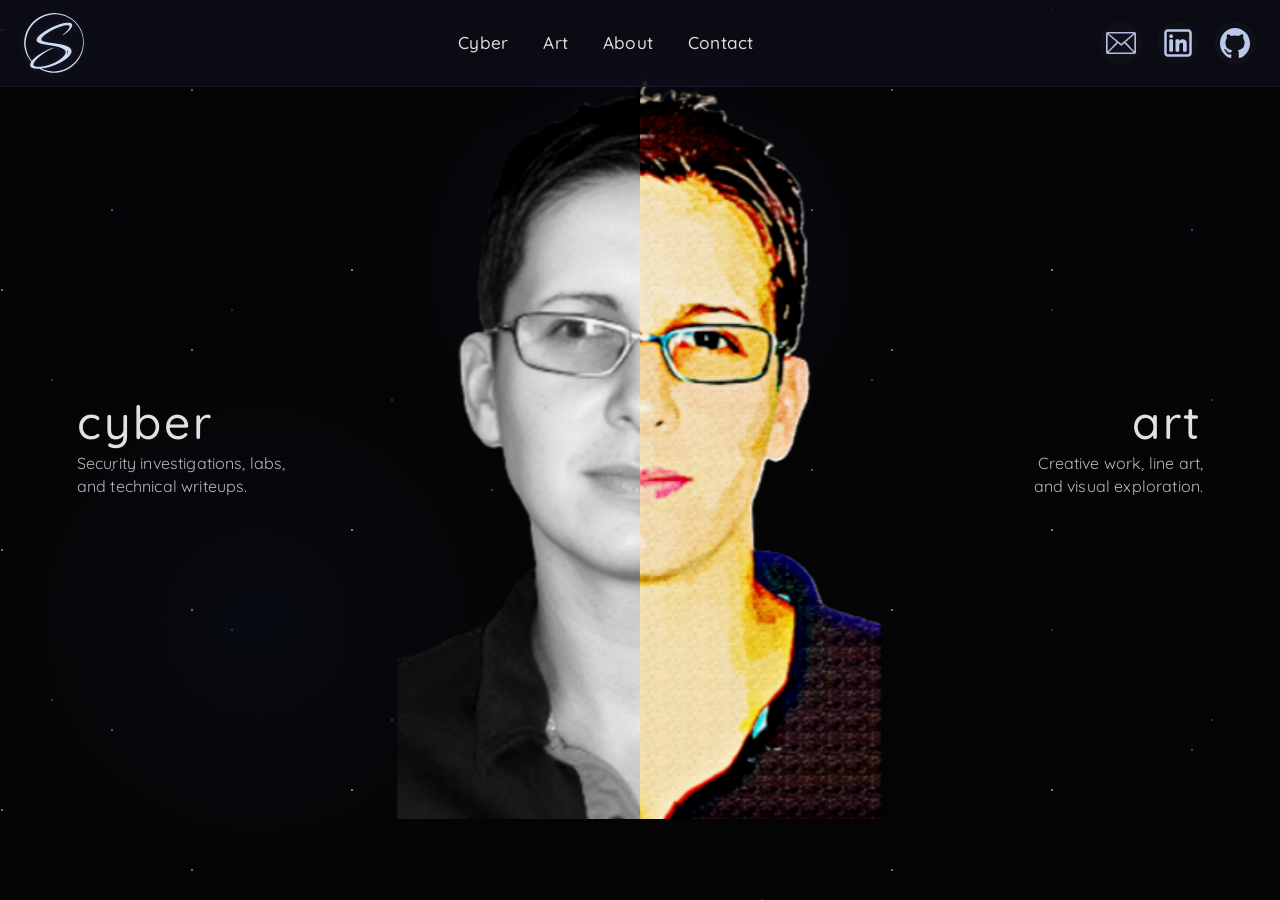
==== index.html @ 1b555109 "Update index.html" ====
<!DOCTYPE html>
<html lang="en">
<head>
  <meta charset="UTF-8" />
  <meta name="viewport" content="width=device-width, initial-scale=1.0" />
  <title>Shannon Smith</title>

  <link rel="preconnect" href="https://fonts.googleapis.com" />
  <link rel="preconnect" href="https://fonts.gstatic.com" crossorigin />
  <link href="https://fonts.googleapis.com/css2?family=Quicksand:wght@400;500;600&display=swap" rel="stylesheet" />
  <link rel="icon" href="images/nav-logo.svg" type="image/svg+xml">

  <link rel="stylesheet" href="style.css" />
  <script src="script.js" defer></script>

</head>
	
<body id="top" data-page="home">
  <!-- =========================
       LANDING PAGE BACKGROUND
  ========================= -->
  <div class="hero-bg" aria-hidden="true">
    <div class="stars stars-1"></div>
    <div class="stars stars-2"></div>
    <div class="shooting-star shooting-star-1"></div>
    <div class="shooting-star shooting-star-2"></div>
    <div class="shooting-star shooting-star-3"></div>
  </div>

  <!-- =========================
       GLOBAL NAVIGATION
  ========================= -->
  <nav class="nav" aria-label="Primary navigation">
  <div class="nav-inner">
    <a href="index.html" class="nav-brand" aria-label="Shannon Smith Home">
      <img src="images/nav-logo.svg" alt="Shannon Smith logo" class="nav-logo" />
    </a>

    <button
      class="nav-toggle"
      type="button"
      aria-label="Open menu"
      aria-expanded="false"
      aria-controls="mobile-menu"
    >
      <span></span>
      <span></span>
      <span></span>
    </button>

    <div class="nav-links">
      <a href="cyber.html">Cyber</a>
      <a href="art.html">Art</a>
      <a href="about.html">About</a>
      <a href="contact.html">Contact</a>
    </div>

    <div class="nav-social" aria-label="Contact links">
      <a href="mailto:shannon.a.smith1223@gmail.com" class="nav-social-link" aria-label="Email">
        <img src="images/icons/email.svg" alt="" />
      </a>
      <a href="https://www.linkedin.com/in/shannonasmith" target="_blank" rel="noopener noreferrer" class="nav-social-link" aria-label="LinkedIn">
        <img src="images/icons/linkedin.svg" alt="" />
      </a>
      <a href="https://github.com/shannonasmith" target="_blank" rel="noopener noreferrer" class="nav-social-link" aria-label="GitHub">
        <img src="images/icons/github.svg" alt="" />
      </a>
    </div>
  </div>

  <div class="mobile-menu" id="mobile-menu">
    <a href="cyber.html">Cyber</a>
    <a href="art.html">Art</a>
	<a href="about.html">About</a>
    <a href="contact.html">Contact</a>
  </div>
</nav>

  <!-- =========================
       LANDING HERO
  ========================= -->
  <main class="hero" id="hero">
    <div class="portrait-stack">
      <div class="effect-layer cyber-layer intro-ready">
        <img src="images/face-cyber.png" alt="Cyber portrait" class="portrait effect-image cyber-portrait" />
        <div class="glitch-rgb glitch-r"></div>
        <div class="glitch-rgb glitch-c"></div>
      </div>

      <div class="effect-layer creative-layer intro-ready">
        <img src="images/face-art.png" alt="Art portrait" class="portrait effect-image creative-portrait" />
      </div>
    </div>

	<section class="intro-copy" aria-label="Portfolio paths">
	  <a href="cyber.html" class="intro-side intro-left">
		<span class="intro-word">cyber</span>
		<span class="intro-sub">
		  Security investigations, labs, <br />
		  and technical writeups.
		</span>
	  </a>

	  <a href="art.html" class="intro-side intro-right">
		<span class="intro-word">art</span>
		<span class="intro-sub">
		  Creative work, line art, <br />
		  and visual exploration.
		</span>
	  </a>
    </section>
  </main>

</body>
</html>
---- style.css ----
/* =========================
   RESET + TOKENS
========================= */
* {
  margin: 0;
  padding: 0;
  box-sizing: border-box;
}

:root {
  --split: 50%;

  --bg-dark: #040404;
  --bg-dark-soft: #050507;
  --bg-nav-inner: rgba(5, 5, 12, 0.72);

  --text-main: #f6f4fb;
  --text-muted: rgba(246, 244, 251, 0.76);

  --accent: #8f59ff;
  --accent-2: #b38cff;
  --accent-glow: rgba(143, 89, 255, 0.34);
  --accent-soft: rgba(143, 89, 255, 0.12);
  --accent-border: rgba(143, 89, 255, 0.24);

  --panel: rgba(255, 255, 255, 0.03);
  --panel-border: rgba(143, 89, 255, 0.2);
  --card-border: rgba(103, 89, 255, 0.16);

  --max-width: 1120px;
  --radius: 14px;
  --radius-lg: 24px;
  --pill: 999px;
}

/* =========================
   BASE
========================= */
html {
  scroll-behavior: smooth;
}

body {
  background: var(--bg-dark);
  color: var(--text-main);
  font-family: "Quicksand", "Segoe UI", Arial, sans-serif;
  overflow-x: hidden;
  line-height: 1.5;
}

body.modal-open {
  overflow: hidden;
}

img {
  max-width: 100%;
  display: block;
}

a {
  color: inherit;
}

h1, h2, h3 {
  font-weight: 500;
}

/* =========================
   GLOBAL PAGE SAFETY
========================= */
html,
body {
  max-width: 100%;
  overflow-x: hidden;
}

body {
  position: relative;
}

/* =========================
   NAV LOGO IMAGE
========================= */
.nav-brand {
  display: flex;
  align-items: center;
  justify-content: flex-start;
  text-decoration: none;
}

.nav-logo {
  display: block;
  height: clamp(40px, 5vw, 60px);
  width: auto;
  max-width: none;
  opacity: 0.95;
  image-rendering: auto;
  filter: drop-shadow(0 0 4px rgba(120, 90, 255, 0.25));
  transition:
    transform 0.25s ease,
    filter 0.25s ease;
}

.nav-brand:hover .nav-logo,
.nav-brand:focus-visible .nav-logo {
  transform: scale(1.05);
  filter:
    drop-shadow(0 0 6px rgba(143, 89, 255, 0.6))
    drop-shadow(0 0 14px rgba(143, 89, 255, 0.35));
}

/* =========================
   PAGE TRANSITIONS
========================= */
.nav {
  transition:
    transform 0.68s cubic-bezier(0.22, 1, 0.36, 1),
    opacity 0.56s ease,
    background 0.3s ease,
    border-color 0.3s ease,
    box-shadow 0.3s ease;
}

.hero,
.page-header,
.section,
.intro-copy,
.about-enter-left,
.about-enter-right {
  transition:
    transform 0.92s cubic-bezier(0.22, 1, 0.36, 1),
    opacity 0.92s ease;
}

.nav {
  transform: translateY(-110%);
  opacity: 0;
}

body.page-ready .nav {
  transform: translateY(0);
  opacity: 1;
}

body.page-leaving .nav {
  transform: translateY(-110%);
  opacity: 0;
}

body.page-leaving .hero,
body.page-leaving .page-header,
body.page-leaving .section,
body.page-leaving .intro-copy {
  opacity: 0;
  transform: translateY(24px);
}

/* =========================
   GLOBAL NAVIGATION
========================= */
.nav {
  position: fixed;
  top: 0;
  left: 0;
  right: 0;
  width: 100%;
  z-index: 5000;

  background: rgba(18, 20, 34, 0.46);
  border-bottom: 1px solid rgba(143, 89, 255, 0.14);
  box-shadow: 0 10px 30px rgba(0, 0, 0, 0.16);
  backdrop-filter: blur(16px);
  -webkit-backdrop-filter: blur(16px);

  transform: translateY(-110%);
  opacity: 0;

  transition:
    transform 0.5s cubic-bezier(0.22, 1, 0.36, 1),
    opacity 0.38s ease,
    background 0.25s ease,
    border-color 0.25s ease,
    box-shadow 0.25s ease;
}

body.page-ready .nav,
body.nav-visible .nav {
  transform: translateY(0);
  opacity: 1;
}

body.nav-hidden .nav,
body.page-leaving .nav {
  transform: translateY(-110%);
  opacity: 0;
}

.nav-inner {
  position: relative;
  width: min(1280px, calc(100% - 48px));
  margin: 0 auto;
  min-height: 86px;
  display: grid;
  grid-template-columns: 88px 1fr auto;
  align-items: center;
  gap: 1.75rem;
}

.nav-links {
  display: flex;
  justify-content: center;
  align-items: center;
  gap: 2.2rem;
}

.nav-links a {
  text-decoration: none;
  color: rgba(255, 255, 255, 0.86);
  font-weight: 500;
  font-size: 1.08rem;
  letter-spacing: 0.01em;
  transition: color 0.2s ease, text-shadow 0.2s ease, transform 0.2s ease;
}

.nav-links a:hover,
.nav-links a.active {
  color: var(--accent);
  text-shadow:
    0 0 6px rgba(143, 89, 255, 0.6),
    0 0 14px rgba(143, 89, 255, 0.35);
  transform: translateY(-1px);
}

/* =========================
   NAV SOCIAL LINKS
========================= */
.nav-social {
  display: flex;
  align-items: center;
  justify-content: flex-end;
  gap: 0.95rem;
}

.nav-social-link {
  width: 42px;
  height: 42px;
  display: inline-flex;
  align-items: center;
  justify-content: center;
  border-radius: 999px;
  text-decoration: none;
  background: rgba(255, 255, 255, 0.018);
  transition: transform 0.2s ease, border-color 0.2s ease, background 0.2s ease, box-shadow 0.2s ease;
}

.nav-social-link img {
  width: 30px;
  height: 30px;
  object-fit: contain;
  display: block;
  opacity: 0.92;
}

.nav-social-link:hover {
  transform: translateY(-2px);
  background: rgba(143, 89, 255, 0.1);
  border-color: rgba(179, 140, 255, 0.62);
  box-shadow: 0 0 16px rgba(143, 89, 255, 0.14);
}

.nav-social-link:hover img {
  opacity: 1;
}

/* =========================
   MOBILE NAV TOGGLE
========================= */
.nav-toggle {
  display: none;
  appearance: none;
  border: 0;
  background: transparent;
  padding: 0;
  width: 44px;
  height: 44px;
  cursor: pointer;
  align-items: center;
  justify-content: center;
  position: relative;
  z-index: 120;
}

.nav-toggle span {
  position: absolute;
  width: 30px;
  height: 2px;
  border-radius: 999px;
  background: rgba(255, 255, 255, 0.92);
  box-shadow: 0 0 10px rgba(143, 89, 255, 0.22);
  transition: transform 0.25s ease, opacity 0.2s ease, top 0.25s ease;
}

.nav-toggle span:nth-child(1) {
  top: 12px;
}

.nav-toggle span:nth-child(2) {
  top: 21px;
}

.nav-toggle span:nth-child(3) {
  top: 30px;
}

body.menu-open .nav-toggle span:nth-child(1) {
  top: 21px;
  transform: rotate(45deg);
}

body.menu-open .nav-toggle span:nth-child(2) {
  opacity: 0;
}

body.menu-open .nav-toggle span:nth-child(3) {
  top: 21px;
  transform: rotate(-45deg);
}

.mobile-menu {
  display: none;
}

/* =========================
   LANDING PAGE NAV TONE
========================= */
body[data-page="home"] .nav {
  background: rgba(16, 18, 30, 0.58);
  border-bottom: 0.5px solid rgba(143, 89, 255, 0.12);
}

/* =========================
   INNER PAGE NAV TONE
========================= */
body[data-page="cyber"] .nav,
body[data-page="art"] .nav,
body[data-page="about"] .nav {
  background: rgba(18, 20, 34, 0.58);
  border-bottom: 0.5px solid rgba(143, 89, 255, 0.14);
}

/* =========================
   ANIMATED NIGHT SKY
========================= */
.hero-bg,
.page-bg {
  position: fixed;
  inset: 0;
  z-index: -1;
  background:
    radial-gradient(circle at 50% 30%, rgba(143, 89, 255, 0.08), transparent 26%),
    radial-gradient(circle at 20% 70%, rgba(80, 120, 255, 0.05), transparent 24%),
    linear-gradient(180deg, #050507 0%, #040404 100%);
  overflow: hidden;
  pointer-events: none;
}

.stars {
  position: absolute;
  inset: -10%;
  background-repeat: repeat;
  opacity: 0.6;
  animation: driftStars linear infinite;
}

.stars-1 {
  background-image:
    radial-gradient(2px 2px at 40px 60px, rgba(255, 255, 255, 0.9) 50%, transparent 51%),
    radial-gradient(1.5px 1.5px at 130px 120px, rgba(255, 255, 255, 0.75) 50%, transparent 51%),
    radial-gradient(2px 2px at 240px 40px, rgba(179, 140, 255, 0.9) 50%, transparent 51%),
    radial-gradient(1.5px 1.5px at 320px 180px, rgba(255, 255, 255, 0.7) 50%, transparent 51%),
    radial-gradient(2px 2px at 480px 100px, rgba(255, 255, 255, 0.8) 50%, transparent 51%),
    radial-gradient(1.5px 1.5px at 620px 60px, rgba(143, 89, 255, 0.85) 50%, transparent 51%);
  background-size: 700px 260px;
  animation-duration: 90s;
}

.stars-2 {
  background-image:
    radial-gradient(1.5px 1.5px at 70px 30px, rgba(255, 255, 255, 0.5) 50%, transparent 51%),
    radial-gradient(1.5px 1.5px at 180px 150px, rgba(255, 255, 255, 0.55) 50%, transparent 51%),
    radial-gradient(2px 2px at 360px 80px, rgba(179, 140, 255, 0.6) 50%, transparent 51%),
    radial-gradient(1.5px 1.5px at 520px 170px, rgba(255, 255, 255, 0.45) 50%, transparent 51%),
    radial-gradient(1.5px 1.5px at 760px 60px, rgba(255, 255, 255, 0.45) 50%, transparent 51%);
  background-size: 820px 320px;
  animation-duration: 130s;
  opacity: 0.4;
}

.shooting-star {
  position: absolute;
  width: 180px;
  height: 2px;
  background: linear-gradient(90deg, rgba(255,255,255,0), rgba(255,255,255,0.9), rgba(143,89,255,0));
  border-radius: 999px;
  filter: blur(0.3px);
  opacity: 0;
  transform: rotate(-18deg);
  box-shadow: 0 0 16px rgba(255,255,255,0.3);
}

.shooting-star-1 {
  top: 18%;
  left: 62%;
  animation: shoot 9s linear infinite;
}

.shooting-star-2 {
  top: 28%;
  left: 18%;
  animation: shoot 12s linear infinite 4s;
}

.shooting-star-3 {
  top: 12%;
  left: 75%;
  animation: shoot 14s linear infinite 7s;
}

@keyframes driftStars {
  from {
    transform: translate3d(0, 0, 0);
  }
  to {
    transform: translate3d(-120px, 40px, 0);
  }
}

@keyframes shoot {
  0%, 86% {
    opacity: 0;
    transform: translate3d(0, 0, 0) rotate(-18deg);
  }
  88% {
    opacity: 1;
  }
  100% {
    opacity: 0;
    transform: translate3d(-260px, 110px, 0) rotate(-18deg);
  }
}

/* =========================
   LANDING HERO
========================= */
.hero {
  position: relative;
  width: 100vw;
  min-height: 100vh;
  padding-top: 78px;
  overflow: hidden;
}

.portrait-stack {
  position: absolute;
  inset: 0;
  overflow: hidden;
  z-index: 10;
}

.effect-layer {
  position: absolute;
  inset: 0;
  overflow: hidden;
  pointer-events: none;
}

.portrait {
  position: absolute;
  left: 50%;
  top: 50%;
  width: min(40vw, 520px);
  max-height: 82vh;
  object-fit: contain;
  object-position: center;
  transform: translate(-50%, -50%);
  user-select: none;
  pointer-events: none;
}

.effect-image {
  z-index: 2;
}

.cyber-layer {
  z-index: 3;
  clip-path: inset(0 calc(100% - var(--split)) 0 0);
}

.creative-layer {
  z-index: 4;
  clip-path: inset(0 0 0 var(--split));
}

.cyber-layer .effect-image {
  width: min(40vw, 520px);
  filter: grayscale(0.4) contrast(1.1) saturate(0.85) brightness(0.95);
}

.creative-layer .effect-image {
  width: min(40vw, 520px);
  filter: grayscale(0) contrast(1.04) saturate(1.05) brightness(1.02);
}

.glitch-rgb {
  position: absolute;
  inset: 0;
  pointer-events: none;
  mix-blend-mode: screen;
}

.glitch-r {
  transform: translateX(5px);
  filter: brightness(0.96) saturate(1.06) hue-rotate(300deg);
  opacity: 0.55;
}

.glitch-c {
  transform: translateX(-5px);
  filter: brightness(0.96) saturate(1.06) hue-rotate(170deg);
  opacity: 0.55;
}

.divider,
.hero-text,
.hero-nav,
.glitch-scan,
.creative-color,
.creative-grain {
  display: none;
}

/* =========================
   HOME HERO / INTRO
========================= */
.intro-copy {
  position: absolute;
  inset: 0;
  z-index: 30;
  display: flex;
  align-items: center;
  justify-content: space-between;
  padding: 0 6vw;
  pointer-events: none;
}

.intro-side {
  pointer-events: auto;
  display: flex;
  flex-direction: column;
  gap: 0.45rem;
  max-width: 320px;
  text-decoration: none;
  transition: opacity 0.25s ease, transform 0.25s ease;
}

.intro-word {
  pointer-events: auto;
  text-decoration: none;
  color: rgba(255, 255, 255, 0.92);
  font-size: clamp(2.1rem, 3.6vw, 3.35rem);
  font-weight: 500;
  letter-spacing: 0.06em;
  line-height: 0.95;
  opacity: 0.96;
  cursor: pointer;
  transition:
    transform 0.28s ease,
    color 0.25s ease,
    text-shadow 0.25s ease,
    opacity 0.25s ease,
    filter 0.25s ease;
}

.intro-sub {
  color: rgba(246, 244, 251, 0.78);
  font-size: 1rem;
  line-height: 1.45;
  letter-spacing: 0.01em;
  white-space: normal;
  opacity: 0.96;
  transition: color 0.25s ease, opacity 0.25s ease;
}

.intro-left {
  transform: translateX(-48px);
}

.intro-right {
  transform: translateX(48px);
  text-align: right;
}

body.page-ready.intro-start .intro-left,
body.page-ready.intro-start .intro-right {
  transform: translateX(0);
}

.intro-copy .intro-side:hover .intro-word,
.intro-copy .intro-side:active .intro-word {
  color: var(--accent);
  filter: brightness(1.12);
  text-shadow:
    0 0 6px rgba(143, 89, 255, 0.6),
    0 0 14px rgba(143, 89, 255, 0.35);
}

.intro-copy .intro-side:hover .intro-sub,
.intro-copy .intro-side:active .intro-sub {
  color: rgba(246, 244, 251, 0.94);
}

.intro-copy:hover .intro-side:not(:hover) {
  opacity: 0.42;
  transform: translateY(3px);
}

/* =========================
   INTRO PORTRAIT MOTION
========================= */
.cyber-portrait,
.creative-portrait {
  transition:
    transform 1.50s cubic-bezier(0.22, 1, 0.36, 1),
    opacity 0.50s ease;
  will-change: transform, opacity;
}

.cyber-portrait {
  transform: translate(-180%, -50%);
}

.creative-portrait {
  transform: translate(80%, -50%);
}

.intro-ready {
  opacity: 1;
}

body.page-ready.intro-start .cyber-portrait,
body.page-ready.intro-start .creative-portrait {
  transform: translate(-50%, -50%);
}

/* =========================
   INNER PAGE LAYOUT
========================= */
.page-header {
  padding: 140px 20px 56px;
  text-align: center;
  max-width: 860px;
  margin: 0 auto;
}

.page-header h1 {
  font-size: clamp(2.8rem, 5vw, 4.4rem);
  line-height: 1.02;
  letter-spacing: -0.03em;
  margin-bottom: 0.9rem;
  font-weight: 700;
}

.page-header p {
  color: var(--text-muted);
  font-size: 1.08rem;
  font-weight: 500;
  line-height: 1.6;
}

.section {
  position: relative;
  max-width: var(--max-width);
  margin: 0 auto;
  padding: 44px 20px;
}

.section-heading {
  margin-bottom: 1.2rem;
}

.section-kicker {
  color: var(--accent-2);
  text-transform: uppercase;
  letter-spacing: 0.14em;
  font-size: 0.78rem;
  font-weight: 700;
  margin-bottom: 0.7rem;
}

.section h2 {
  font-size: clamp(2rem, 2.8vw, 3rem);
  line-height: 1.06;
  letter-spacing: -0.02em;
  margin-bottom: 0.7rem;
  font-weight: 700;
}

.section-intro {
  color: var(--text-muted);
  max-width: 640px;
  margin: 0 auto;
}

.compact-hero {
  max-width: 920px;
  padding-bottom: 18px;
}

.compact-hero p:last-child {
  max-width: 760px;
  margin: 0 auto;
}

.compact-center {
  text-align: center;
}

.filter-heading-wrap {
  margin-bottom: 1.6rem;
}

/* =========================
   SHARED COMPONENTS
========================= */
.btn-theme,
.btn-theme-outline {
  display: inline-flex;
  align-items: center;
  justify-content: center;
  gap: 0.45rem;
  min-width: 150px;
  padding: 0.8rem 1.35rem;
  border-radius: 999px;
  font-weight: 700;
  text-decoration: none;
  transition: transform 0.2s ease, box-shadow 0.2s ease, background 0.2s ease, border-color 0.2s ease;
}

.btn-theme {
  background: var(--accent);
  color: #fff;
  border: 1px solid var(--accent);
}

.btn-theme:hover {
  transform: translateY(-2px);
  box-shadow: 0 0 18px var(--accent-glow);
}

.btn-theme-outline {
  background: transparent;
  color: var(--text-main);
  border: 1px solid var(--accent-border);
}

.btn-theme-outline:hover {
  transform: translateY(-2px);
  border-color: var(--accent);
  box-shadow: 0 0 18px rgba(143, 89, 255, 0.14);
}

/* =========================
   PROJECT FILTERS
========================= */
.project-filter-section {
  padding-top: 4px;
  padding-bottom: 10px;
  display: flex;
  flex-direction: column;
  align-items: center;
}

.project-filter-section .section-heading {
  width: 100%;
  text-align: center;
}

.filter-pills {
  display: flex;
  flex-wrap: wrap;
  justify-content: center;
  align-items: center;
  gap: 0.9rem;
  width: 100%;
  max-width: 980px;
  margin: 0 auto;
}

/* =========================
   FILTER BUTTONS (UNIFIED STYLE)
========================= */
.filter-pill {
  padding: 0.45rem 1rem;

  border-radius: 12px;

  font-size: 0.92rem;
  font-weight: 500;
  letter-spacing: 0.01em;

  color: rgba(255, 255, 255, 0.88);

  background: rgba(255, 255, 255, 0.015);
  border: 1px solid rgba(143, 89, 255, 0.45);

  cursor: pointer;

  transition:
    transform 0.18s ease,
    border-color 0.2s ease,
    background 0.2s ease,
    box-shadow 0.2s ease,
    color 0.2s ease;
}

/* HOVER */
.filter-pill:hover {
  transform: translateY(-1px);

  border-color: rgba(143, 89, 255, 0.7);
  background: rgba(143, 89, 255, 0.06);

  box-shadow: 0 0 12px rgba(143, 89, 255, 0.1);
  color: #ffffff;
}

/* ACTIVE */
.filter-pill.active {
  color: #ffffff;

  background: rgba(143, 89, 255, 0.1);
  border-color: rgba(143, 89, 255, 0.8);

  box-shadow: 0 0 14px rgba(143, 89, 255, 0.16);
}


/* =========================
   PROJECT CARDS GRID
========================= */
.projects-grid-section {
  padding-top: 26px;
}

.simple-grid {
  display: grid;
  grid-template-columns: repeat(3, minmax(0, 1fr));
  gap: 2rem;
}

.project-card-simple {
  overflow: hidden;
  border-radius: var(--radius-lg);
  background: linear-gradient(180deg, rgba(12, 14, 28, 0.96) 0%, rgba(9, 10, 20, 0.96) 100%);
  border: 1px solid var(--card-border);
  box-shadow:
    0 0 0 1px rgba(255, 255, 255, 0.02) inset,
    0 18px 40px rgba(0, 0, 0, 0.24);
  transition: transform 0.28s ease, border-color 0.28s ease, box-shadow 0.28s ease, opacity 0.2s ease;
}

.project-card-simple:hover {
  transform: translateY(-8px);
  border-color: rgba(143, 89, 255, 0.42);
  box-shadow:
    0 0 28px rgba(143, 89, 255, 0.14),
    0 24px 48px rgba(0, 0, 0, 0.28);
}

.project-card-simple.is-hidden {
  display: none;
}

.project-card-simple-image {
  padding: 1rem 1rem 0;
}

.project-card-simple-image img {
  width: 100%;
  aspect-ratio: 16 / 9;
  object-fit: cover;
  border-radius: 18px;
  border: 1px solid var(--card-border);
  background: #050505;
}

.project-card-simple-body {
  padding: 1.2rem 1.35rem 1.45rem;
}

.project-card-simple-kicker {
  color: var(--accent-2);
  font-size: 0.9rem;
  font-weight: 700;
  text-transform: uppercase;
  letter-spacing: 0.08em;
  margin-bottom: 0.75rem;
}

.project-card-simple h3 {
  font-size: clamp(1.3rem, 1.8vw, 1.85rem);
  line-height: 1.1;
  margin-bottom: 0.8rem;
}

.project-card-simple p:last-of-type {
  color: var(--text-muted);
  font-size: 0.98rem;
  line-height: 1.6;
  margin-bottom: 1rem;
}

.project-link {
  display: inline-block;
  color: var(--accent-2);
  font-weight: 700;
  text-decoration: none;
  transition: transform 0.2s ease, color 0.2s ease;
}

.project-link:hover {
  color: #fff;
  transform: translateX(2px);
}

/* =========================
   CYBER SKILLS GRID
========================= */
.skills-grid-section {
  padding-top: 28px;
}

.skills-logo-grid {
  display: grid;
  grid-template-columns: repeat(4, minmax(0, 1fr));
  gap: 1.25rem;
}

.skill-grid-item {
  display: flex;
  flex-direction: column;
  align-items: center;
  justify-content: center;
  gap: 0.85rem;
  padding: 1.35rem 1rem;
  border-radius: 20px;
  background: rgba(255, 255, 255, 0.02);
  border: 1px solid rgba(103, 89, 255, 0.12);
  transition: transform 0.25s ease, border-color 0.25s ease, box-shadow 0.25s ease;
  /* make skill cards behave like cards, not links */
  cursor: pointer;
  text-decoration: none;
  color: inherit;
}

.skill-grid-item:hover {
  transform: translateY(-6px);
  border-color: rgba(143, 89, 255, 0.3);
  box-shadow: 0 0 18px rgba(143, 89, 255, 0.1);
}

.skill-grid-item:hover span {
  color: #ffffff;
}

.skill-grid-item:active {
  transform: translateY(-2px);
}


.skill-grid-item:focus-visible {
  outline: 2px solid rgba(143, 89, 255, 0.6);
  outline-offset: 4px;
}

/* =========================
   SKILL LOGO ICONS
========================= */
.skill-logo {
  display: flex;
  align-items: center;
  justify-content: center;
  width: auto;
  height: auto;
  border: none;
  background: transparent;
  box-shadow: none;
  border-radius: 0;
  padding: 0;
}

.skill-logo img {
  width: 70px; 
  height: 70px;
  object-fit: contain;
  display: block;

  /* keeps them crisp + slightly more premium */
  image-rendering: -webkit-optimize-contrast;
}

.skill-grid-item:hover .skill-logo img {
  transform: scale(1.06);
  filter: drop-shadow(0 0 10px rgba(143, 89, 255, 0.16));
  transition: transform 0.25s ease, filter 0.25s ease;
}

.skill-grid-item span {
  font-size: 0.98rem;
  font-weight: 600;
  color: var(--text-main);
  text-align: center;
}

/* =========================
   CERT BADGES MARQUEE
========================= */
.cert-verify-section {
  padding-top: 32px;
}

.cert-verify-copy {
  color: var(--text-muted);
  max-width: 620px;
  margin: 0.4rem auto 0;
}

.badges-marquee {
  position: relative;
  overflow: hidden;
  width: 100%;
  margin-top: 1.8rem;
  mask-image: linear-gradient(to right, transparent, white 8%, white 92%, transparent);
  -webkit-mask-image: linear-gradient(to right, transparent, white 8%, white 92%, transparent);
}

.badges-track {
  display: flex;
  align-items: center;
  gap: 2rem;
  width: max-content;
  animation: badgesScroll 32s linear infinite;
}

.badges-marquee:hover .badges-track {
  animation-play-state: paused;
}

.badge-logo-item {
  display: flex;
  flex-direction: column;
  align-items: center;
  justify-content: center;
  min-width: 130px;
  gap: 0.8rem;
  text-decoration: none;
  padding: 18px 20px;
  border-radius: 14px;
  transition: transform 0.25s ease, box-shadow 0.25s ease;
}

.badge-logo-item:hover {
  transform: translateY(-4px) scale(1.04);
  box-shadow:
    0 0 0 1px rgba(103, 89, 255, 0.25),
    0 8px 28px rgba(103, 89, 255, 0.18);
}

.badge-logo-item img {
  width: auto;
  height: 90px;
  object-fit: contain;
  filter: brightness(0.95) contrast(1.05);
  transition: transform 0.25s ease, filter 0.25s ease;
}

.badge-logo-item:hover img {
  transform: scale(1.04);
  filter: brightness(1.1) contrast(1.1);
  filter: drop-shadow(0 0 10px rgba(143, 89, 255, 0.18));
}

.badge-logo-item span {
  font-size: 0.9rem;
  font-weight: 600;
  color: var(--text-main);
  text-align: center;
}

.badge-logo-track {
  gap: 2rem;
}
@keyframes badgesScroll {
  from {
    transform: translateX(0);
  }
  to {
    transform: translateX(-50%);
  }
}

.cert-profile-link {
  margin-top: 2rem;
  text-align: center;
}

/* =========================
   CERT MODAL
========================= */
.cert-modal {
  position: fixed;
  inset: 0;
  z-index: 1100;
  display: none;
}

.cert-modal.is-open {
  display: block;
}

.cert-modal-backdrop {
  position: absolute;
  inset: 0;
  background: rgba(4, 4, 8, 0.78);
  backdrop-filter: blur(8px);
  -webkit-backdrop-filter: blur(8px);
}

.cert-modal-content {
  position: relative;
  z-index: 2;
  width: min(92vw, 560px);
  margin: 12vh auto 0;
  padding: 1.75rem 1.5rem;
  border-radius: 24px;
  background: linear-gradient(180deg, rgba(14, 16, 30, 0.98) 0%, rgba(8, 9, 18, 0.98) 100%);
  border: 1px solid rgba(143, 89, 255, 0.24);
  box-shadow:
    0 0 30px rgba(143, 89, 255, 0.12),
    0 24px 60px rgba(0, 0, 0, 0.42);
  text-align: center;
}

.cert-modal-close {
  position: absolute;
  top: 0.8rem;
  right: 0.95rem;
  border: none;
  background: transparent;
  color: var(--text-main);
  font-size: 2rem;
  line-height: 1;
  cursor: pointer;
}

.cert-modal-content img {
  width: 110px;
  height: 110px;
  object-fit: contain;
  margin: 0 auto 1rem;
}

.cert-modal-content h3 {
  font-size: 1.4rem;
  margin-bottom: 0.75rem;
}

.cert-modal-content p {
  color: var(--text-muted);
  margin-bottom: 1.25rem;
}

.cert-modal-actions {
  display: flex;
  justify-content: center;
  gap: 0.9rem;
  flex-wrap: wrap;
}

/* =========================
   RESPONSIVE
========================= */
@media (max-width: 1200px) {
  .intro-copy {
    padding: 0 8vw;
  }

  .portrait,
  .cyber-layer .effect-image,
  .creative-layer .effect-image {
    width: min(46vw, 500px);
  }
}

@media (max-width: 1050px) {
  .simple-grid {
    grid-template-columns: repeat(2, minmax(0, 1fr));
  }
}

@media (max-width: 900px) {
  .nav-inner {
    gap: 1rem;
  }

  .nav-links {
    gap: 1.25rem;
  }

  .intro-copy {
    padding: 0 6vw;
  }

  .intro-word {
    font-size: clamp(1.8rem, 5vw, 2.6rem);
  }

  .portrait,
  .cyber-layer .effect-image,
  .creative-layer .effect-image {
    width: min(56vw, 460px);
  }

  .skills-logo-grid {
    grid-template-columns: repeat(3, minmax(0, 1fr));
  }
}

@media (max-width: 700px) {
  .nav {
    padding-top: 0.45rem;
  }

  .nav-inner {
    position: relative;
    width: min(calc(100% - 20px), 1280px);
    margin: 0 auto;
    min-height: 76px;
    display: flex;
    align-items: center;
    justify-content: space-between;
    gap: 1rem;
    padding: 0.55rem 0;
    box-sizing: border-box;
  }

  .nav-brand {
    justify-content: flex-start;
  }

  .nav-logo {
    width: 54px;
    height: 54px;
  }

  .nav-toggle {
    display: inline-flex;
  }

  .nav-links,
  .nav-social {
    display: none;
  }

  .mobile-menu {
    position: absolute;
    top: calc(100% + 6px);
    left: 50%;
    z-index: 6000;
    display: flex;
    flex-direction: column;
    gap: 0.2rem;
    width: calc(100% - 20px);
    margin: 0;
    padding: 0.65rem;
    border-radius: 18px;
    background:
      linear-gradient(180deg, rgba(8, 10, 22, 0.985) 0%, rgba(10, 10, 20, 0.975) 100%);
    border: 1px solid rgba(143, 89, 255, 0.18);
    box-shadow:
      0 12px 40px rgba(0, 0, 0, 0.45),
      0 0 22px rgba(143, 89, 255, 0.14);
    opacity: 0;
    visibility: hidden;
    pointer-events: none;
    transform: translate(-50%, -8px);
    transition:
      opacity 0.22s ease,
      transform 0.22s ease,
      visibility 0.22s ease;
  }

body.menu-open .mobile-menu {
  opacity: 1;
  visibility: visible;
  pointer-events: auto;
  transform: translate(-50%, 0);
}

  .mobile-menu a {
    color: rgba(255, 255, 255, 0.88);
    text-decoration: none;
    font-size: 1rem;
    font-weight: 500;
    letter-spacing: 0.03em;
    padding: 0.8rem 0.9rem;
    border-radius: 12px;
    transition:
      color 0.22s ease,
      background 0.22s ease,
      box-shadow 0.22s ease,
      transform 0.22s ease;
  }

  .mobile-menu a:hover,
  .mobile-menu a:focus-visible {
    color: var(--accent-2);
    background: rgba(143, 89, 255, 0.08);
    box-shadow: 0 0 16px rgba(143, 89, 255, 0.14);
    transform: translateX(2px);
    outline: none;
  }

  .hero {
    min-height: 100svh;
    padding-top: 96px;
    display: flex;
    align-items: center;
    justify-content: center;
  }

  .portrait-stack {
    width: 100%;
    height: 100%;
    display: flex;
    align-items: center;
    justify-content: center;
  }

  .portrait,
  .cyber-layer .effect-image,
  .creative-layer .effect-image {
    width: min(72vw, 320px);
    max-height: 52vh;
    object-fit: contain;
  }

  .intro-copy {
    inset: auto 0 2.3rem 0;
    display: flex;
    align-items: flex-end;
    justify-content: space-between;
    gap: 0.85rem;
    padding: 0 0.95rem;
    pointer-events: auto;
  }

  .intro-side,
  .intro-left,
  .intro-right {
    max-width: 43%;
  }

  .intro-word {
    font-size: clamp(1.15rem, 5.2vw, 1.45rem);
    line-height: 1;
    letter-spacing: 0.04em;
  }

  .intro-sub {
    font-size: 0.68rem;
    line-height: 1.3;
  }

  .cyber-portrait {
    transform: translate(-210%, -50%);
  }

  .creative-portrait {
    transform: translate(110%, -50%);
  }

  body.page-ready.intro-start .cyber-portrait,
  body.page-ready.intro-start .creative-portrait {
    transform: translate(-50%, -50%);
  }

  .page-header {
    padding-top: 148px;
  }

  .simple-grid {
    grid-template-columns: 1fr;
    gap: 1.4rem;
  }

  .skills-logo-grid {
    grid-template-columns: repeat(2, minmax(0, 1fr));
    gap: 1rem;
  }

  .skill-grid-item {
    padding: 1.1rem 0.8rem;
  }

  .skill-logo {
    width: 62px;
    height: 62px;
    font-size: 0.95rem;
  }

  .skill-grid-item span {
    font-size: 0.88rem;
  }

  .badges-track {
    gap: 1.4rem;
  }

  .badge-logo-item {
    min-width: 100px;
  }

  .badge-logo-item img {
    width: 64px;
    height: 64px;
  }

  .badge-logo-item span {
    font-size: 0.82rem;
  }

  .cert-modal-content {
    padding: 1.5rem 1rem;
    margin-top: 10vh;
  }
}

@media (max-width: 520px) {
  .nav-inner {
    width: min(calc(100% - 16px), 1280px);
    min-height: 72px;
    padding: 0.45rem 0;
    box-sizing: border-box;
  }

  .nav-logo {
    width: 50px;
    height: 50px;
  }

  .mobile-menu {
    width: calc(100% - 16px);
    padding: 0.55rem;
  }

  .mobile-menu a {
    font-size: 0.95rem;
    padding: 0.72rem 0.8rem;
  }

  .hero {
    min-height: 100svh;
    padding-top: 88px;
  }

  .portrait,
  .cyber-layer .effect-image,
  .creative-layer .effect-image {
    width: min(68vw, 270px);
    max-height: 48vh;
  }

  .intro-copy {
    bottom: 2.4rem;
    padding: 0 0.72rem;
    gap: 0.6rem;
  }

  .intro-side,
  .intro-left,
  .intro-right {
    max-width: 44%;
  }

  .intro-word {
    font-size: clamp(1.08rem, 5.2vw, 1.28rem);
  }

  .intro-sub {
    font-size: 0.66rem;
    line-height: 1.28;
  }
}

@media (max-width: 1050px) {
  .about-highlights-grid {
    grid-template-columns: repeat(2, minmax(0, 1fr));
  }

  .timeline-grid,
  .toolkit-grid {
    grid-template-columns: 1fr;
  }
}

@media (max-width: 700px) {
  .about-highlights-grid {
    grid-template-columns: 1fr;
  }

  .about-intro-card,
  .contact-card,
  .timeline-card,
  .toolkit-card,
  .about-highlight-card {
    padding: 1.25rem 1rem;
  }
}

@media (max-width: 768px) {
  .badge-logo-item img {
    height: 58px;
  }
}

/* =========================
   ABOUT PAGE COMPONENTS
========================= */
.about-intro-card {
  max-width: 860px;
  margin: 0 auto;
  padding: 1.75rem 1.5rem;
  border-radius: 24px;
  background: linear-gradient(180deg, rgba(14, 16, 30, 0.75) 0%, rgba(8, 9, 18, 0.75) 100%);
  border: 1px solid rgba(143, 89, 255, 0.16);
  box-shadow:
    0 0 24px rgba(143, 89, 255, 0.08),
    0 20px 40px rgba(0, 0, 0, 0.22);
}

.about-intro-card p + p {
  margin-top: 1rem;
}

.about-intro-card p {
  color: var(--text-muted);
  font-size: 1rem;
  line-height: 1.75;
}

.about-highlights-grid {
  display: grid;
  grid-template-columns: repeat(4, minmax(0, 1fr));
  gap: 1.25rem;
  margin-top: 2rem;
}

.about-highlight-card {
  padding: 1.35rem 1.15rem;
  border-radius: 20px;
  background: rgba(255, 255, 255, 0.02);
  border: 1px solid rgba(103, 89, 255, 0.12);
  transition: transform 0.25s ease, border-color 0.25s ease, box-shadow 0.25s ease;
}

.about-highlight-card:hover {
  transform: translateY(-6px);
  border-color: rgba(143, 89, 255, 0.26);
  box-shadow: 0 0 18px rgba(143, 89, 255, 0.1);
}

.about-highlight-card h3 {
  font-size: 1rem;
  margin-bottom: 0.6rem;
}

.about-highlight-card p {
  color: var(--text-muted);
  font-size: 0.95rem;
  line-height: 1.6;
}

.timeline-grid {
  display: grid;
  grid-template-columns: repeat(2, minmax(0, 1fr));
  gap: 1.5rem;
}

.timeline-grid.single-column {
  grid-template-columns: 1fr;
  max-width: 760px;
  margin: 0 auto;
}

.timeline-card {
  padding: 1.55rem 1.35rem;
  border-radius: 22px;
  background: linear-gradient(180deg, rgba(12, 14, 28, 0.9) 0%, rgba(9, 10, 20, 0.9) 100%);
  border: 1px solid rgba(103, 89, 255, 0.14);
  box-shadow:
    0 0 0 1px rgba(255,255,255,0.02) inset,
    0 18px 36px rgba(0, 0, 0, 0.2);
  transition: transform 0.25s ease, border-color 0.25s ease, box-shadow 0.25s ease;
}

.timeline-card:hover {
  transform: translateY(-6px);
  border-color: rgba(143, 89, 255, 0.3);
  box-shadow:
    0 0 20px rgba(143, 89, 255, 0.1),
    0 22px 42px rgba(0, 0, 0, 0.24);
}

.timeline-date {
  color: var(--accent-2);
  font-size: 0.88rem;
  font-weight: 700;
  letter-spacing: 0.08em;
  text-transform: uppercase;
  margin-bottom: 0.7rem;
}

.timeline-card h3 {
  font-size: 1.3rem;
  margin-bottom: 0.5rem;
}

.timeline-subtitle {
  color: rgba(255, 255, 255, 0.88);
  font-weight: 600;
  margin-bottom: 0.8rem;
}

.timeline-card p:last-child,
.timeline-card p {
  color: var(--text-muted);
  line-height: 1.65;
}

.timeline-card .btn-theme-outline {
  margin-top: 1rem;
}

.toolkit-grid {
  display: grid;
  grid-template-columns: repeat(2, minmax(0, 1fr));
  gap: 1.5rem;
}

.toolkit-card {
  padding: 1rem 1rem;
  border-radius: 14px;
  background: rgba(255, 255, 255, 0.015);
  border: 1px solid rgba(103, 89, 255, 0.1);
  transition: transform 0.22s ease, border-color 0.22s ease, background 0.22s ease;
}

.toolkit-card:hover {
  transform: translateY(-6px);
  border-color: rgba(143, 89, 255, 0.26);
  box-shadow: 0 0 18px rgba(143, 89, 255, 0.08);
}

.toolkit-card h3 {
  font-size: 0.96rem;
  margin-bottom: 0.45rem;
  font-weight: 600;
}

.toolkit-card p {
  color: var(--text-muted);
  line-height: 1.65;
  font-size: 0.9rem;
}

.contact-card {
  max-width: 760px;
  margin: 0 auto;
  padding: 1.15rem 1.2rem;
  border-radius: 16px;
  text-align: center;
  background: rgba(14, 16, 30, 0.45);
  border: 1px solid rgba(143, 89, 255, 0.12);
  box-shadow: none;
}

.contact-card p {
  color: var(--text-muted);
  line-height: 1.7;
}

.contact-links {
  margin-top: 1.3rem;
  display: flex;
  justify-content: center;
  gap: 0.9rem;
  flex-wrap: wrap;
}

/* =========================
   HERO TITLE UPGRADE
========================= */
.hero-title {
  font-size: clamp(2.4rem, 4vw, 3.4rem);
  font-weight: 500;
  letter-spacing: -0.02em;
  line-height: 1.08;
  margin-bottom: 0.8rem;
}

.compact-hero {
  max-width: 980px;
  padding-bottom: 8px;
}

.hero-subtext {
  color: var(--text-muted);
  font-size: 0.98rem;
  max-width: 680px;
  margin: 0 auto;
  line-height: 1.7;
  font-weight: 400;
}

/* =========================
   FEATURED WORK TITLE
========================= */
.section-title-accent {
  font-size: clamp(1.15rem, 1.8vw, 1.7rem);
  font-weight: 600;
  text-transform: uppercase;
  letter-spacing: 0.08em;
  color: var(--accent-2);
  text-shadow: none;
}

.section-title-accent {
  position: relative;
}

.section-title-accent::after {
  content: "";
  display: block;
  width: 60px;
  height: 2px;
  margin: 10px auto 0;
  background: linear-gradient(90deg, transparent, var(--accent-2), transparent);
}

/* =========================
   ABOUT PAGE REBUILT
========================= */
.about-page-shell {
  padding-top: 96px;
}

.about-rebuilt-profile {
  padding-top: 18px;
  padding-bottom: 34px;
}

.about-rebuilt-top {
  display: grid;
  grid-template-columns: 260px minmax(0, 1fr);
  gap: 2.6rem;
  align-items: start;
}

.about-rebuilt-image-col {
  display: flex;
  justify-content: flex-start;
}

.about-rebuilt-frame {
  position: relative;
  width: 210px;
  padding: 10px;
  border: 1px solid rgba(143, 89, 255, 0.22);
  background: rgba(255, 255, 255, 0.01);
}

.about-rebuilt-frame::after {
  content: "";
  position: absolute;
  top: -8px;
  left: -8px;
  width: 100%;
  height: 100%;
  border: 1px solid rgba(143, 89, 255, 0.16);
  pointer-events: none;
}

.about-rebuilt-image {
  width: 100%;
  aspect-ratio: 1 / 1;
  object-fit: cover;
  display: block;
  background: #08080d;
}

.about-eyebrow {
  color: var(--accent-2);
  text-transform: uppercase;
  letter-spacing: 0.11em;
  font-size: 0.72rem;
  font-weight: 600;
  margin-bottom: 0.55rem;
}

.about-name {
  font-size: clamp(2rem, 3vw, 3rem);
  font-weight: 500;
  line-height: 1.04;
  letter-spacing: -0.025em;
  margin-bottom: 0.35rem;
}

.about-lead {
  color: var(--accent-2);
  font-size: 1rem;
  font-weight: 500;
  margin-bottom: 1.2rem;
}

.about-body {
  color: var(--text-muted);
  font-size: 0.97rem;
  line-height: 1.82;
  max-width: 760px;
  margin-bottom: 0.9rem;
}

.about-rebuilt-list {
  list-style: none;
  margin: 1rem 0 0;
  padding: 0;
  display: grid;
  gap: 0.7rem;
  max-width: 840px;
}

.about-rebuilt-list li {
  position: relative;
  padding-left: 1rem;
  color: var(--text-muted);
  font-size: 0.96rem;
  line-height: 1.74;
}

.about-rebuilt-list li::before {
  content: "";
  position: absolute;
  left: 0;
  top: 0.62rem;
  width: 6px;
  height: 6px;
  border-radius: 999px;
  background: var(--accent-2);
  box-shadow: 0 0 8px rgba(143, 89, 255, 0.18);
}

.about-rebuilt-list span {
  color: var(--text-main);
  font-weight: 600;
}

.about-rebuilt-actions {
  margin-top: 1.35rem;
}

/* =========================
   ABOUT SECTION LABELS
========================= */
.about-section-label {
  color: var(--accent-2);
  text-transform: uppercase;
  letter-spacing: 0.06em;
  font-size: clamp(1.3rem, 2vw, 2rem);
  font-weight: 600;
  line-height: 1.06;
  margin-bottom: 1rem;
}

.about-section-gap {
  margin-top: 2.35rem;
}

/* =========================
   ABOUT TWO COLUMN LAYOUT
========================= */
.about-rebuilt-content {
  padding-top: 18px;
}

.about-columns {
  display: grid;
  grid-template-columns: minmax(0, 1fr) minmax(0, 1fr);
  gap: 2.4rem;
}

.about-col {
  min-width: 0;
}

/* =========================
   ABOUT TIMELINE
========================= */
.about-timeline {
  position: relative;
  display: grid;
  gap: 1.2rem;
}

.about-timeline::before {
  content: "";
  position: absolute;
  top: 0.45rem;
  bottom: 0.45rem;
  left: 6px;
  width: 1px;
  background: rgba(255, 255, 255, 0.2);
}

.about-timeline-item {
  display: grid;
  grid-template-columns: 20px minmax(0, 1fr);
  gap: 0.95rem;
  position: relative;
}

.about-timeline-dot {
  width: 13px;
  height: 13px;
  border-radius: 999px;
  border: 2px solid var(--accent-2);
  background: #08080d;
  margin-top: 0.42rem;
  z-index: 2;
}

.about-timeline-main {
  min-width: 0;
}

/* =========================
   ABOUT DATE CHIPS
========================= */
.about-date-chip {
  display: inline-block;
  padding: 0.38rem 0.95rem;
  margin-bottom: 0.6rem;

  border-radius: 12px;

  font-size: 0.92rem;
  font-weight: 600;
  letter-spacing: 0.02em;
  color: #ffffff;

  background: rgba(255, 255, 255, 0.015);
  border: 1px solid rgba(143, 89, 255, 0.62);

  box-shadow: 0 0 12px rgba(143, 89, 255, 0.08);
}

.about-timeline-box {
  padding: 0.92rem 0.95rem;
  border: 1px solid rgba(103, 89, 255, 0.12);
  background: rgba(11, 13, 24, 0.74);
  transition: transform 0.2s ease, border-color 0.2s ease, background 0.2s ease;
}

.about-timeline-box:hover {
  transform: translateY(-3px);
  border-color: rgba(143, 89, 255, 0.26);
  background: rgba(12, 14, 26, 0.86);
}

.about-timeline-box h2 {
  font-size: 1rem;
  font-weight: 500;
  margin-bottom: 0.35rem;
}

.about-mini-accent {
  color: var(--accent-2);
  font-size: 0.8rem;
  font-weight: 500;
  margin-bottom: 0.55rem;
}

.about-timeline-box p {
  color: var(--text-muted);
  font-size: 0.9rem;
  line-height: 1.72;
}

.about-inline-link {
  display: inline-block;
  margin-top: 0.55rem;
  color: var(--accent-2);
  font-size: 0.88rem;
  text-decoration: none;
}

.about-inline-link:hover {
  color: #fff;
}

/* =========================
   ABOUT CONTACT
========================= */
.about-contact-section {
  padding-top: 40px;
  padding-bottom: 64px;
}

.about-contact-wrap {
  padding: 1.1rem 1.2rem;
  border: 1px solid rgba(143, 89, 255, 0.12);
  border-radius: 16px;
  background: rgba(14, 16, 30, 0.38);
}

.about-contact-wrap p {
  color: var(--text-muted);
  font-size: 0.94rem;
  line-height: 1.75;
}

.about-contact-links {
  display: flex;
  flex-wrap: wrap;
  gap: 0.85rem;
  margin-top: 1rem;
}

/* =========================
   ABOUT RESPONSIVE
========================= */
@media (max-width: 980px) {
  .about-rebuilt-top,
  .about-columns {
    grid-template-columns: 1fr;
  }

  .about-rebuilt-image-col {
    justify-content: flex-start;
  }
}

@media (max-width: 700px) {
  .about-page-shell {
    padding-top: 110px;
  }

  .about-rebuilt-frame {
    width: 180px;
  }

  .about-tools-grid {
    grid-template-columns: 1fr;
  }

  .about-contact-links {
    justify-content: center;
  }
}

/* =========================
   PRIMARY OUTLINE CTA
========================= */
.btn-theme-strong {
  display: inline-flex;
  align-items: center;
  justify-content: center;
  gap: 0.45rem;
  min-width: 220px;
  padding: 0.95rem 1.6rem;
  border-radius: 12px;
  font-weight: 600;
  font-size: 1.05rem;
  text-decoration: none;
  color: #ffffff;
  background: rgba(143, 89, 255, 0.08);
  border: 1.5px solid rgba(143, 89, 255, 0.72);
  box-shadow:
    0 0 0 1px rgba(255,255,255,0.02) inset,
    0 0 18px rgba(143, 89, 255, 0.12);
  transition: transform 0.2s ease, box-shadow 0.2s ease, background 0.2s ease, border-color 0.2s ease;
}

.btn-theme-strong:hover {
  transform: translateY(-2px);
  background: rgba(143, 89, 255, 0.14);
  border-color: rgba(179, 140, 255, 0.95);
  box-shadow:
    0 0 0 1px rgba(255,255,255,0.02) inset,
    0 0 24px rgba(143, 89, 255, 0.2);
}

/* =========================
   CYBER ENTRY MOTION
========================= */
.cyber-enter-up {
  opacity: 0;
  transform: translateY(26px);
  transition:
    transform 0.85s cubic-bezier(0.22, 1, 0.36, 1),
    opacity 0.85s ease;
}

.page-header.cyber-enter-up {
  transition-delay: 0.2s;
}

.filter-pills.cyber-enter-up {
  transition-delay: 0.34s;
}

.projects-grid.cyber-enter-up {
  transition-delay: 0.48s;
}

body.page-ready .cyber-enter-up {
  opacity: 1;
  transform: translateY(0);
}

/* =========================
   ABOUT ENTRY MOTION
========================= */
.about-enter-left,
.about-enter-right {
  opacity: 0;
  transition:
    transform 0.9s cubic-bezier(0.22, 1, 0.36, 1),
    opacity 0.9s ease;
}

.about-enter-left {
  transform: translateX(-36px);
  transition-delay: 0.28s;
}

.about-enter-right {
  transform: translateX(36px);
  transition-delay: 0.42s;
}

body.page-ready .about-enter-left,
body.page-ready .about-enter-right {
  opacity: 1;
  transform: translateX(0);
}

/* =========================
   VISUALLY HIDDEN
========================= */
.visually-hidden {
  position: absolute;
  width: 1px;
  height: 1px;
  padding: 0;
  margin: -1px;
  overflow: hidden;
  clip: rect(0, 0, 0, 0);
  white-space: nowrap;
  border: 0;
}

/* =========================
   PROJECT MODAL
========================= */
.project-modal {
  position: fixed;
  inset: 0;
  z-index: 2000;
  display: none;
}

.project-modal.active {
  display: block;
}

.project-modal-backdrop {
  position: absolute;
  inset: 0;
  background: rgba(0, 0, 0, 0.75);
}

.project-modal-content {
  position: relative;
  max-width: 600px;
  margin: 10vh auto;
  padding: 1.5rem;
  border-radius: 16px;
  background: rgba(20, 22, 36, 0.95);
  border: 1px solid rgba(143, 89, 255, 0.25);
  backdrop-filter: blur(16px);
  text-align: center;
}

.project-modal-content img {
  width: 100%;
  border-radius: 10px;
  margin-bottom: 1rem;
}

.project-modal-content h3 {
  margin-bottom: 0.5rem;
  font-size: 1.4rem;
}

.project-modal-content p {
  color: var(--text-muted);
  margin-bottom: 1rem;
}

.project-modal-actions {
  display: flex;
  justify-content: center;
}

.project-modal-close {
  position: absolute;
  top: 10px;
  right: 14px;
  background: none;
  border: none;
  font-size: 1.6rem;
  color: #fff;
  cursor: pointer;
}

/* =========================
   BOTTOM NAV BAR
========================= */
.bottom-nav {
  margin-top: 80px;
  padding: 18px 0;

  background: rgba(18, 20, 34, 0.46);
  border-top: 1px solid rgba(143, 89, 255, 0.14);

  backdrop-filter: blur(16px);
  -webkit-backdrop-filter: blur(16px);

  box-shadow: 0 -10px 30px rgba(0, 0, 0, 0.16);
}

.bottom-nav-inner {
  width: min(1280px, calc(100% - 48px));
  margin: 0 auto;

  display: grid;
  grid-template-columns: 1fr auto 1fr;
  align-items: center;
}

/* LEFT */
.bottom-nav-left {
  display: flex;
  align-items: center;
  justify-content: flex-start;
}

.bottom-nav-left span {
  font-size: 0.98rem;
  font-weight: 500;
  color: rgba(255, 255, 255, 0.62);
}

/* CENTER (UP BUTTON) */
.bottom-nav-center {
  display: flex;
  justify-content: center;
  align-items: center;
}

.bottom-nav-up {
  width: 46px;
  height: 46px;
  display: inline-flex;
  align-items: center;
  justify-content: center;

  border-radius: 999px;
  text-decoration: none;

  font-size: 1rem;
  font-weight: 600;
  color: rgba(255, 255, 255, 0.9);

  background: rgba(255, 255, 255, 0.018);
  border: 1px solid rgba(143, 89, 255, 0.22);
  box-shadow: 0 0 0 1px rgba(255, 255, 255, 0.02);

  transition:
    transform 0.22s ease,
    background 0.22s ease,
    border-color 0.22s ease,
    box-shadow 0.22s ease,
    color 0.22s ease;
}

.bottom-nav-up:hover,
.bottom-nav-up:focus-visible {
  transform: translateY(-2px);
  background: rgba(143, 89, 255, 0.08);
  border-color: rgba(143, 89, 255, 0.55);
  box-shadow: 0 0 14px rgba(143, 89, 255, 0.14);
  color: #ffffff;
  outline: none;
}

/* RIGHT LINKS */
.bottom-nav-right {
  display: flex;
  align-items: center;
  justify-content: flex-end;
  gap: 1.9rem;
}

.bottom-nav-right a {
  text-decoration: none;
  font-size: 1.02rem;
  font-weight: 500;
  color: rgba(255, 255, 255, 0.82);
  letter-spacing: 0.01em;
  transition: color 0.2s ease, text-shadow 0.2s ease, transform 0.2s ease;
}

.bottom-nav-right a:hover,
.bottom-nav-right a:focus-visible {
  color: var(--accent);
  text-shadow:
    0 0 6px rgba(143, 89, 255, 0.6),
    0 0 14px rgba(143, 89, 255, 0.35);
  transform: translateY(-1px);
  outline: none;
}

.bottom-nav-right a.active,
.bottom-nav-right a[aria-current="page"] {
  color: var(--accent);
  text-shadow:
    0 0 6px rgba(143, 89, 255, 0.6),
    0 0 14px rgba(143, 89, 255, 0.35);
  transform: translateY(-1px);
}

@media (max-width: 900px) {
  .bottom-nav-inner {
    grid-template-columns: 1fr;
    gap: 0.9rem;
  }

  .bottom-nav-left,
  .bottom-nav-center,
  .bottom-nav-right {
    justify-content: center;
  }

  .bottom-nav-right {
    flex-wrap: wrap;
    gap: 1rem 1.4rem;
  }
}

@media (max-width: 640px) {
  .bottom-nav {
    margin-top: 64px;
    padding: 16px 0;
  }

  .bottom-nav-inner {
    width: min(1280px, calc(100% - 32px));
  }

  .bottom-nav-left span,
  .bottom-nav-right a {
    font-size: 0.94rem;
  }

  .bottom-nav-right {
    gap: 0.95rem 1.2rem;
  }
}

/* =========================
   ART PAGE
========================= */
.art-gallery-section {
  padding-top: 10px;
  padding-bottom: 34px;
}

.art-filter-pills {
  justify-content: center;
  margin-bottom: 1.4rem;
}

.art-grid {
  display: grid;
  grid-template-columns: repeat(3, minmax(0, 1fr));
  gap: 1.5rem;
}

.art-card {
  cursor: pointer;
  overflow: hidden;
  border-radius: 20px;
  transform: translateY(0);
  background: linear-gradient(180deg, rgba(12, 14, 28, 0.94) 0%, rgba(9, 10, 20, 0.94) 100%);
  border: 1px solid rgba(103, 89, 255, 0.14);
  box-shadow:
    0 0 0 1px rgba(255, 255, 255, 0.02) inset,
    0 16px 30px rgba(0, 0, 0, 0.18);
  transition:
    transform 0.26s ease,
    border-color 0.26s ease,
    box-shadow 0.26s ease;
}

.art-card:hover {
  transform: translateY(-8px);
  border-color: rgba(143, 89, 255, 0.38);
  box-shadow:
    0 0 20px rgba(143, 89, 255, 0.09),
    0 22px 40px rgba(0, 0, 0, 0.24);
}

.art-card-image {
  display: flex;
  align-items: center;
  justify-content: center;
  overflow: hidden;
  padding: 0.9rem 0.9rem 0;
  border-radius: 16px;
}

.art-card-image img {
  width: 100%;
  height: 370px;
  object-fit: contain;
  object-position: center;
  border-radius: 16px;
  border: 1px solid rgba(103, 89, 255, 0.12);
  background: #08080d;
  transition:
    transform 0.45s cubic-bezier(0.22, 1, 0.36, 1),
    filter 0.35s ease;
}

.art-card:hover .art-card-image img {
  transform: scale(1.025);
  filter: brightness(1.03);
}

.art-card-body {
  padding: 0.9rem 1rem 1.05rem;
}

.art-card-kicker {
  margin-bottom: 0.35rem;
  color: var(--accent-2);
  font-size: 0.82rem;
  font-weight: 500;
  letter-spacing: 0.04em;
  transition: color 0.25s ease;
}

.art-card h3 {
  font-size: 1rem;
  font-weight: 500;
  line-height: 1.2;
  transition: color 0.25s ease;
}

.art-card:hover .art-card-kicker {
  color: #c4a7ff;
}

.art-card:hover h3 {
  color: #ffffff;
}

/* =========================
   ART ENTRY MOTION
========================= */
.art-enter-up {
  opacity: 0;
  transform: translateY(26px);
  transition:
    transform 0.85s cubic-bezier(0.22, 1, 0.36, 1),
    opacity 0.85s ease;
}

.page-header.art-enter-up {
  transition-delay: 0.2s;
}

.art-grid.art-enter-up {
  transition-delay: 0.38s;
}

body.page-ready .art-enter-up {
  opacity: 1;
  transform: translateY(0);
}

/* =========================
   ART MODAL
========================= */
.art-modal {
  position: fixed;
  inset: 0;
  z-index: 2000;
  display: none;
}

.art-modal.active {
  display: block;
}

.art-modal-backdrop {
  position: absolute;
  inset: 0;
  background: rgba(4, 4, 8, 0.82);
  backdrop-filter: blur(8px);
  -webkit-backdrop-filter: blur(8px);
}

.art-modal-content {
  position: relative;
  z-index: 2;
  width: min(88vw, 820px);
  min-height: 560px;
  margin: 6vh auto 0;
  padding: 1.25rem;
  border-radius: 24px;
  text-align: center;
  display: flex;
  flex-direction: column;
  justify-content: flex-start;
  background: linear-gradient(180deg, rgba(14, 16, 30, 0.98) 0%, rgba(8, 9, 18, 0.98) 100%);
  border: 1px solid rgba(143, 89, 255, 0.18);
  box-shadow:
    0 0 30px rgba(143, 89, 255, 0.1),
    0 24px 60px rgba(0, 0, 0, 0.42);
}

.art-modal-image {
  width: 100%;
  height: 400px;
  flex-shrink: 0;
  object-fit: contain;
  object-position: center;
  border-radius: 16px;
  background: #08080d;
  margin-bottom: 1rem;
}

.art-modal-medium {
  margin-bottom: 0.4rem;
  color: var(--accent-2);
  font-size: 0.86rem;
  font-weight: 500;
  letter-spacing: 0.04em;
}

.art-modal-content h3 {
  margin-bottom: 0.55rem;
  font-size: 1.3rem;
  font-weight: 500;
}

.art-modal-content p:last-child {
  max-width: 640px;
  margin: 0 auto;
  color: var(--text-muted);
  line-height: 1.7;
}

.art-modal-close {
  position: absolute;
  top: 0.7rem;
  right: 0.95rem;
  border: none;
  background: transparent;
  color: var(--text-main);
  font-size: 2rem;
  line-height: 1;
  cursor: pointer;
}

/* =========================
   ART IMAGE PROTECTION
========================= */
.artwork-image,
.art-modal-image {
  -webkit-user-drag: none;
  user-select: none;
}

/* =========================
   ART RESPONSIVE
========================= */
@media (max-width: 1050px) {
  .art-grid {
    grid-template-columns: repeat(2, minmax(0, 1fr));
  }
}

@media (max-width: 700px) {
  .art-grid {
    grid-template-columns: 1fr;
    gap: 1.4rem;
  }

  .art-modal-content {
    width: min(94vw, 760px);
    min-height: auto;
    padding: 1rem;
    margin-top: 10vh;
  }

  .art-modal-image {
    height: 280px;
  }
}

/* =========================
   CLEANUP PATCHES
========================= */
/* Keep modal open-state behavior consistent */
.cert-modal.active,
.cert-modal.is-open,
.project-modal.active,
.art-modal.active {
  display: block;
}

/* Shared hidden state for filtered cards */
.project-card-simple.is-hidden,
.art-card.is-hidden {
  display: none !important;
}

/* Safer keyboard focus for interactive UI */
.nav-links a:focus-visible,
.intro-word:focus-visible,
.filter-pill:focus-visible,
.project-link:focus-visible,
.badge-logo-item:focus-visible,
.bottom-nav-right a:focus-visible,
.bottom-nav-up:focus-visible,
.art-card:focus-visible,
.project-card-simple:focus-visible,
button:focus-visible,
[role="button"]:focus-visible {
  outline: 2px solid rgba(143, 89, 255, 0.9);
  outline-offset: 3px;
}

/* Reduce layout thrash during nav motion */
.nav {
  will-change: transform, opacity;
}

/* Performance: only animate what needs it */
.project-card-simple,
.art-card,
.badge-logo-item,
.filter-pill,
.bottom-nav-up,
.nav-links a,
.button,
.btn,
.cta-button {
  backface-visibility: hidden;
  transform: translateZ(0);
}

/* Respect reduced-motion users */
@media (prefers-reduced-motion: reduce) {
  *,
  *::before,
  *::after {
    animation-duration: 0.01ms !important;
    animation-iteration-count: 1 !important;
    transition-duration: 0.01ms !important;
    scroll-behavior: auto !important;
  }
}

/* =========================
   ART PAGE HEADER OVERRIDE
========================= */
.art-page-header {
  padding-top: 140px;
  padding-bottom: 28px;
  max-width: 900px;
}

.art-page-header h2 {
  margin: 0 0 0.75rem;
  font-size: clamp(2rem, 2.8vw, 3rem);
  line-height: 1.06;
  letter-spacing: -0.02em;
  font-weight: 500;
  color: #f5f2ff;
}

.art-page-header p {
  max-width: 760px;
  margin: 0 auto;
  color: var(--text-muted);
  font-size: 1.05rem;
  line-height: 1.65;
  font-weight: 500;
}

/* =========================
   CYBER SECTION HEADING TWEAKS
========================= */
/* Top Skills */
.skills-grid-section .section-heading h2 {
  font-size: clamp(2rem, 2.8vw, 3rem);
  line-height: 1.06;
  letter-spacing: -0.02em;
  font-weight: 500;
  color: #f5f2ff;
  margin-bottom: 0.7rem;
}

.skills-grid-section .section-intro {
  max-width: 760px;
  margin: 0 auto;
  color: var(--text-muted);
  font-size: 1.05rem;
  line-height: 1.65;
  font-weight: 500;
}

/* Certifications */
.cert-verify-section .section-heading h2 {
  font-size: clamp(2rem, 2.8vw, 3rem);
  line-height: 1.06;
  letter-spacing: -0.02em;
  font-weight: 500;
  color: #f5f2ff;
  margin-bottom: 0.7rem;
}

.cert-verify-section .cert-verify-copy {
  max-width: 760px;
  margin: 0 auto;
  color: var(--text-muted);
  font-size: 1.05rem;
  line-height: 1.65;
  font-weight: 500;
}

/* =========================
   SAFE CARD COMPACTING OVERRIDES
========================= */
/* --- CYBER PROJECT CARDS --- */
.project-card-simple {
  border-radius: 20px;
}

.project-card-simple-image {
  padding: 0.85rem 0.85rem 0;
}

.project-card-simple-image img {
  aspect-ratio: 16 / 8.8;
  border-radius: 16px;
}

.project-card-simple-body {
  padding: 1rem 1.05rem 1.1rem;
}

.project-card-simple-kicker {
  margin-bottom: 0.5rem;
  font-size: 0.8rem;
  letter-spacing: 0.07em;
}

.project-card-simple h3 {
  font-size: clamp(1.12rem, 1.45vw, 1.45rem);
  line-height: 1.15;
  margin-bottom: 0.55rem;
}

.project-card-simple p:last-of-type {
  font-size: 0.93rem;
  line-height: 1.5;
  margin-bottom: 0.8rem;
}

/* --- ART CARDS --- */
.art-grid {
  gap: 1.25rem;
}

.art-card {
  border-radius: 18px;
}

.art-card-image {
  padding: 0.8rem 0.8rem 0;
}

.art-card-image img {
  height: 300px;
  border-radius: 14px;
}

.art-card-body {
  padding: 0.8rem 0.9rem 0.95rem;
}

.art-card-kicker {
  margin-bottom: 0.28rem;
  font-size: 0.76rem;
  letter-spacing: 0.035em;
}

.art-card h3 {
  font-size: 0.96rem;
  line-height: 1.18;
}

/* --- RESPONSIVE TUNING --- */
@media (max-width: 1050px) {
  .art-card-image img {
    height: 270px;
  }
}

@media (max-width: 700px) {
  .project-card-simple-body {
    padding: 0.95rem 0.95rem 1rem;
  }

  .project-card-simple h3 {
    font-size: 1.08rem;
  }

  .project-card-simple p:last-of-type {
    font-size: 0.91rem;
  }

  .art-card-image img {
    height: 240px;
  }

  .art-card-body {
    padding: 0.75rem 0.85rem 0.9rem;
  }

  .art-card h3 {
    font-size: 0.94rem;
  }
}

/* =========================
   LANDING INTRO SMOOTHING
========================= */
.cyber-portrait,
.creative-portrait,
.cyber-layer .effect-image,
.creative-layer .effect-image {
  will-change: transform, opacity;
  backface-visibility: hidden;
  transform-style: preserve-3d;
}

.cyber-portrait,
.creative-portrait {
  opacity: 0.001;
}

body.page-ready.intro-start .cyber-portrait,
body.page-ready.intro-start .creative-portrait {
  opacity: 1;
}

/* =========================
   ADDITIONAL TOOLS 
========================= */
.tools-pills {
  display: flex;
  flex-wrap: wrap;
  justify-content: center;
  gap: 0.6rem;
  margin-top: 0.9rem;
}

.tool-pill {
  padding: 0.5rem 0.75rem;
  border-radius: 10px; 

  font-size: 0.8rem;
  font-weight: 500;
  color: rgba(235, 228, 255, 0.82);

  background: linear-gradient(
    180deg,
    rgba(14, 16, 30, 0.9) 0%,
    rgba(10, 12, 24, 0.9) 100%
  );

  border: 1px solid rgba(103, 89, 255, 0.14);

  box-shadow:
    0 0 0 1px rgba(255, 255, 255, 0.02);

  transition:
    transform 0.2s ease,
    border-color 0.2s ease,
    box-shadow 0.2s ease,
    color 0.2s ease;
}

/* make pills behave like UI elements, not links */
.tool-pill {
  text-decoration: none;
  color: inherit;
  display: inline-flex;
  align-items: center;
  justify-content: center;
}

.tool-pill:hover,
.tool-pill:focus-visible {
  transform: translateY(-1px);

  border-color: rgba(143, 89, 255, 0.3);

  box-shadow:
    0 0 12px rgba(143, 89, 255, 0.12);

  color: #ffffff;

  outline: none;
}

.tool-pill:hover::after {
  content: " ↗";
  font-size: 0.75rem;
  opacity: 0.6;
}

/* =========================
   CONTACT PAGE
========================= */
.contact-page-header {
  padding-top: 140px;
  padding-bottom: 24px;
  max-width: 900px;
}

.contact-page-header h2 {
  margin: 0 0 0.75rem;
  font-size: clamp(2rem, 2.8vw, 3rem);
  line-height: 1.06;
  letter-spacing: -0.02em;
  font-weight: 500;
  color: #f5f2ff;
}

.contact-page-header p {
  max-width: 760px;
  margin: 0 auto;
  color: var(--text-muted);
  font-size: 1.05rem;
  line-height: 1.65;
  font-weight: 500;
}

.contact-section {
  padding-top: 12px;
}

.contact-panel {
  max-width: 980px;
  margin: 0 auto;
  padding: 1.6rem;
  border-radius: 24px;
  background: linear-gradient(
    180deg,
    rgba(14, 16, 30, 0.92) 0%,
    rgba(10, 12, 24, 0.92) 100%
  );
  border: 1px solid rgba(103, 89, 255, 0.14);
  box-shadow:
    0 0 0 1px rgba(255, 255, 255, 0.02),
    0 14px 38px rgba(0, 0, 0, 0.28);
}

.contact-panel-copy {
  text-align: center;
  margin-bottom: 1.5rem;
}

.contact-panel-copy h3 {
  margin: 0 0 0.65rem;
  font-size: clamp(1.4rem, 2vw, 1.8rem);
  font-weight: 600;
  color: #f5f2ff;
}

.contact-panel-copy p:last-child {
  max-width: 680px;
  margin: 0 auto;
  color: var(--text-muted);
  line-height: 1.65;
}

.contact-grid {
  display: grid;
  grid-template-columns: repeat(3, minmax(0, 180px)); 
  justify-content: center;
  gap: 1.25rem;
  margin-top: 1.2rem;
}

.contact-tile {
  display: flex;
  flex-direction: column;  
  align-items: center;
  justify-content: center;
  text-align: center;
  gap: 0.65rem;

  min-height: 120px;
  padding: 1rem 0.9rem;
  border-radius: 20px;

  text-decoration: none;
  color: inherit;

  background: rgba(255, 255, 255, 0.02);
  border: 1px solid rgba(103, 89, 255, 0.12);

  transition:
    transform 0.22s ease,
    border-color 0.22s ease,
    box-shadow 0.22s ease,
    background 0.22s ease;
}
.contact-tile:hover .contact-tile-label {
  color: #ffffff;
}

.contact-tile:hover,
.contact-tile:focus-visible {
  transform: translateY(-3px);
  border-color: rgba(143, 89, 255, 0.3);
  box-shadow: 0 0 16px rgba(143, 89, 255, 0.12);
  background: rgba(255, 255, 255, 0.03);
  outline: none;
}

.contact-tile-icon {
  width: 58px;
  height: 58px;
  flex: 0 0 58px;
  display: flex;
  align-items: center;
  justify-content: center;
  border-radius: 16px;
  background: rgba(103, 89, 255, 0.08);
  border: 1px solid rgba(103, 89, 255, 0.16);
}

.contact-tile-icon img {
  width: 30px;
  height: 30px;
  object-fit: contain;
  display: block;
}

.contact-tile-body {
  display: flex;
  flex-direction: column;
  gap: 0.22rem;
  min-width: 0;
}

.contact-tile-label {
  font-size: 0.76rem;
  font-weight: 700;
  letter-spacing: 0.08em;
  text-transform: uppercase;
  color: var(--accent-2);
}

.contact-tile-value {
  white-space: nowrap;
  overflow: hidden;
  text-overflow: ellipsis;
}

.contact-note {
  margin: 1.2rem 0 0;
  text-align: center;
  color: var(--text-muted);
  font-size: 0.96rem;
  line-height: 1.6;
}

@media (max-width: 800px) {
  .contact-grid {
    grid-template-columns: 1fr;
  }
}

@media (max-width: 700px) {
  .contact-panel {
    padding: 1.2rem;
    border-radius: 20px;
  }

  .contact-tile {
    padding: 0.95rem 1rem;
    border-radius: 18px;
  }

  .contact-tile-icon {
    width: 52px;
    height: 52px;
    flex-basis: 52px;
  }

  .contact-tile-icon img {
    width: 27px;
    height: 27px;
  }

  .contact-tile-value {
    font-size: 0.95rem;
  }
}

/* =========================
   CONTACT PAGE TRANSITION TUNING
========================= */
body[data-page="contact"] .page-header,
body[data-page="contact"] .contact-panel,
body[data-page="contact"] .bottom-nav {
  will-change: transform, opacity;
  transition:
    transform 0.5s cubic-bezier(0.22, 1, 0.36, 1),
    opacity 0.42s ease,
    box-shadow 0.25s ease;
}

body[data-page="contact"] .page-header {
  transform: translateY(12px);
  opacity: 0;
}

body[data-page="contact"] .contact-panel {
  transform: translateY(18px);
  opacity: 0;
}

body[data-page="contact"] .bottom-nav {
  transform: translateY(10px);
  opacity: 0;
}

body.page-ready[data-page="contact"] .page-header,
body.page-ready[data-page="contact"] .contact-panel,
body.page-ready[data-page="contact"] .bottom-nav {
  transform: translateY(0);
  opacity: 1;
}

body.page-leaving[data-page="contact"] .page-header,
body.page-leaving[data-page="contact"] .contact-panel,
body.page-leaving[data-page="contact"] .bottom-nav {
  transform: translateY(8px);
  opacity: 0;
}

/* =========================
   MENU LAYER SAFETY PATCH
========================= */
.nav {
  z-index: 5000;
}

.nav-toggle {
  position: relative;
  z-index: 7000;
}

.mobile-menu {
  z-index: 6000;
}

body.menu-open .hero,
body.menu-open main,
body.menu-open .page-header,
body.menu-open .section,
body.menu-open .bottom-nav {
  pointer-events: none;
}

body.menu-open .nav,
body.menu-open .nav-brand,
body.menu-open .nav-toggle,
body.menu-open .mobile-menu {
  pointer-events: auto;
}
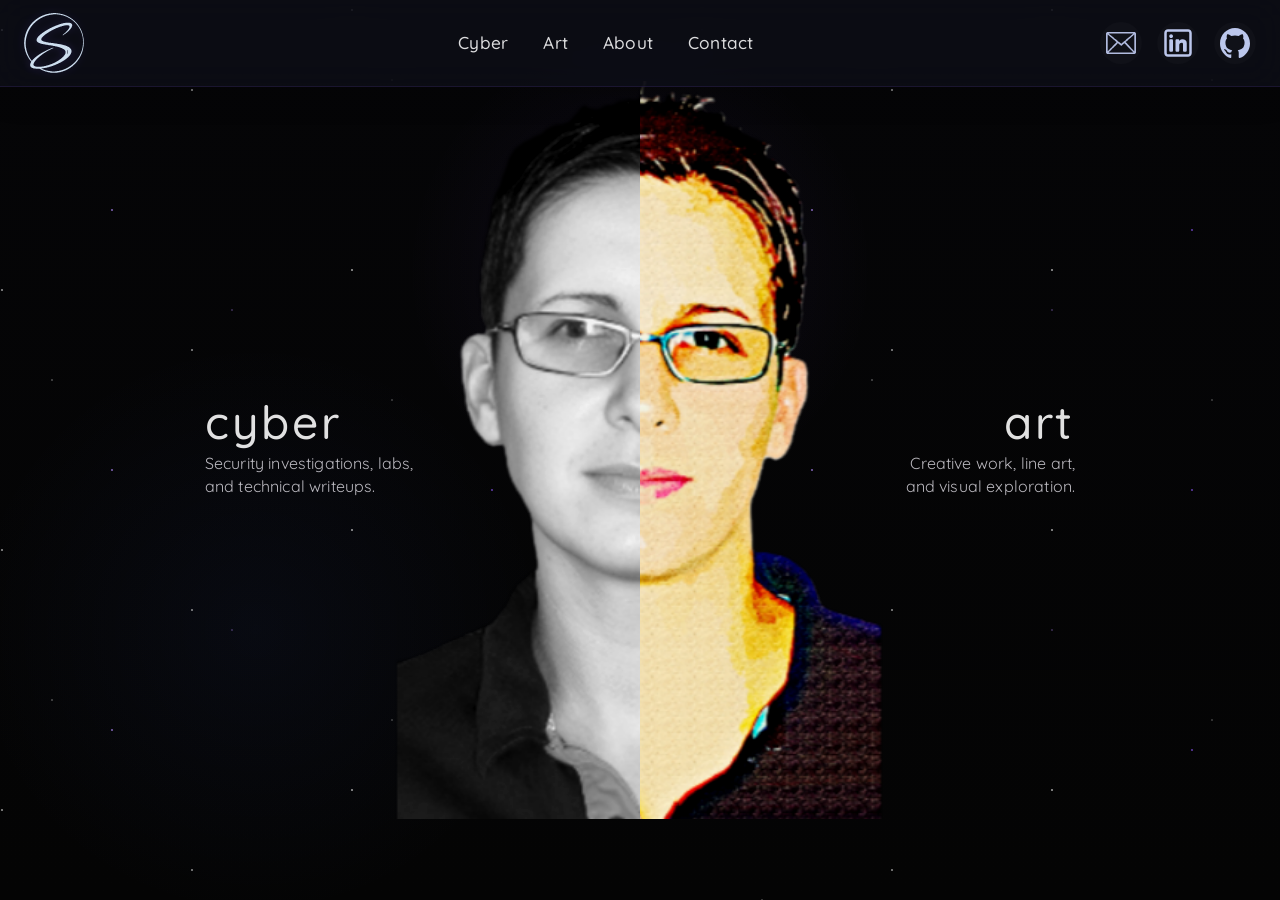
==== commit d01df1d4: "Refactor navigation structure and social links" ====
--- a/index.html
+++ b/index.html
@@ -12,10 +12,9 @@
 
   <link rel="stylesheet" href="style.css" />
   <script src="script.js" defer></script>
+</head>
+<body id="top" data-page="home">
 
-</head>
-	
-<body id="top" data-page="home">
   <!-- =========================
        LANDING PAGE BACKGROUND
   ========================= -->
@@ -31,55 +30,58 @@
        GLOBAL NAVIGATION
   ========================= -->
   <nav class="nav" aria-label="Primary navigation">
-  <div class="nav-inner">
-    <a href="index.html" class="nav-brand" aria-label="Shannon Smith Home">
-      <img src="images/nav-logo.svg" alt="Shannon Smith logo" class="nav-logo" />
-    </a>
+    <div class="nav-inner">
+      <a href="index.html" class="nav-brand" aria-label="Shannon Smith Home">
+        <img src="images/nav-logo.svg" alt="Shannon Smith logo" class="nav-logo" />
+      </a>
 
-    <button
-      class="nav-toggle"
-      type="button"
-      aria-label="Open menu"
-      aria-expanded="false"
-      aria-controls="mobile-menu"
-    >
-      <span></span>
-      <span></span>
-      <span></span>
-    </button>
+      <button
+        class="nav-toggle"
+        type="button"
+        aria-label="Open menu"
+        aria-expanded="false"
+        aria-controls="mobile-menu"
+      >
+        <span></span>
+        <span></span>
+        <span></span>
+      </button>
 
-    <div class="nav-links">
+      <div class="nav-links">
+        <a href="cyber.html">Cyber</a>
+        <a href="art.html">Art</a>
+        <a href="about.html">About</a>
+        <a href="contact.html">Contact</a>
+      </div>
+
+      <div class="nav-social" aria-label="Contact links">
+        <a href="mailto:shannon.a.smith1223@gmail.com" class="nav-social-link" aria-label="Email">
+          <img src="images/icons/email.svg" alt="" />
+        </a>
+        <a href="https://www.linkedin.com/in/shannonasmith" target="_blank" rel="noopener noreferrer" class="nav-social-link" aria-label="LinkedIn">
+          <img src="images/icons/linkedin.svg" alt="" />
+        </a>
+        <a href="https://github.com/shannonasmith" target="_blank" rel="noopener noreferrer" class="nav-social-link" aria-label="GitHub">
+          <img src="images/icons/github.svg" alt="" />
+        </a>
+      </div>
+    </div>
+
+    <div class="mobile-menu" id="mobile-menu">
       <a href="cyber.html">Cyber</a>
       <a href="art.html">Art</a>
       <a href="about.html">About</a>
       <a href="contact.html">Contact</a>
     </div>
-
-    <div class="nav-social" aria-label="Contact links">
-      <a href="mailto:shannon.a.smith1223@gmail.com" class="nav-social-link" aria-label="Email">
-        <img src="images/icons/email.svg" alt="" />
-      </a>
-      <a href="https://www.linkedin.com/in/shannonasmith" target="_blank" rel="noopener noreferrer" class="nav-social-link" aria-label="LinkedIn">
-        <img src="images/icons/linkedin.svg" alt="" />
-      </a>
-      <a href="https://github.com/shannonasmith" target="_blank" rel="noopener noreferrer" class="nav-social-link" aria-label="GitHub">
-        <img src="images/icons/github.svg" alt="" />
-      </a>
-    </div>
-  </div>
-
-  <div class="mobile-menu" id="mobile-menu">
-    <a href="cyber.html">Cyber</a>
-    <a href="art.html">Art</a>
-	<a href="about.html">About</a>
-    <a href="contact.html">Contact</a>
-  </div>
-</nav>
+  </nav>
 
   <!-- =========================
        LANDING HERO
   ========================= -->
   <main class="hero" id="hero">
+
+    <!-- Cyber / Art split-reveal portrait (see initLandingIntro() in
+         script.js for the mouse-driven wipe, fade, and lean effects) -->
     <div class="portrait-stack">
       <div class="effect-layer cyber-layer intro-ready">
         <img src="images/face-cyber.png" alt="Cyber portrait" class="portrait effect-image cyber-portrait" />
@@ -92,22 +94,23 @@
       </div>
     </div>
 
-	<section class="intro-copy" aria-label="Portfolio paths">
-	  <a href="cyber.html" class="intro-side intro-left">
-		<span class="intro-word">cyber</span>
-		<span class="intro-sub">
-		  Security investigations, labs, <br />
-		  and technical writeups.
-		</span>
-	  </a>
+    <!-- Cyber / Art entry-point links -->
+    <section class="intro-copy" aria-label="Portfolio paths">
+      <a href="cyber.html" class="intro-side intro-left">
+        <span class="intro-word">cyber</span>
+        <span class="intro-sub">
+          Security investigations, labs, <br />
+          and technical writeups.
+        </span>
+      </a>
 
-	  <a href="art.html" class="intro-side intro-right">
-		<span class="intro-word">art</span>
-		<span class="intro-sub">
-		  Creative work, line art, <br />
-		  and visual exploration.
-		</span>
-	  </a>
+      <a href="art.html" class="intro-side intro-right">
+        <span class="intro-word">art</span>
+        <span class="intro-sub">
+          Creative work, line art, <br />
+          and visual exploration.
+        </span>
+      </a>
     </section>
   </main>
 
--- a/style.css
+++ b/style.css
@@ -549,7 +549,7 @@
   display: flex;
   align-items: center;
   justify-content: space-between;
-  padding: 0 6vw;
+  padding: 0 16vw;
   pointer-events: none;
 }
 
@@ -627,11 +627,22 @@
 /* =========================
    INTRO PORTRAIT MOTION
 ========================= */
+
+/* previous fly-in speeds...
 .cyber-portrait,
 .creative-portrait {
   transition:
     transform 1.50s cubic-bezier(0.22, 1, 0.36, 1),
     opacity 0.50s ease;
+  will-change: transform, opacity;
+}
+... */
+
+.cyber-portrait,
+.creative-portrait {
+  transition:
+    transform 2.40s cubic-bezier(0.22, 1, 0.36, 1),  
+    opacity 0.90s ease;                              
   will-change: transform, opacity;
 }
 
@@ -889,6 +900,7 @@
   width: 100%;
   aspect-ratio: 16 / 9;
   object-fit: cover;
+  object-position: top;
   border-radius: 18px;
   border: 1px solid var(--card-border);
   background: #050505;
@@ -1120,7 +1132,7 @@
 .cert-modal {
   position: fixed;
   inset: 0;
-  z-index: 1100;
+  z-index: 8000;   /* was 1100 */
   display: none;
 }
 
@@ -1192,7 +1204,7 @@
 ========================= */
 @media (max-width: 1200px) {
   .intro-copy {
-    padding: 0 8vw;
+    padding: 0 10vw;
   }
 
   .portrait,
@@ -1712,10 +1724,10 @@
    HERO TITLE UPGRADE
 ========================= */
 .hero-title {
-  font-size: clamp(2.4rem, 4vw, 3.4rem);
+  font-size: clamp(2rem, 3.2vw, 2.6rem);
   font-weight: 500;
-  letter-spacing: -0.02em;
-  line-height: 1.08;
+  letter-spacing: 0.04em;
+  line-height: 1.1;
   margin-bottom: 0.8rem;
 }
 
@@ -2186,7 +2198,7 @@
 .project-modal {
   position: fixed;
   inset: 0;
-  z-index: 2000;
+  z-index: 8000;   /* was 2000 */
   display: none;
 }
 
@@ -2527,7 +2539,7 @@
 .art-modal {
   position: fixed;
   inset: 0;
-  z-index: 2000;
+  z-index: 8000;   /* was 2000 */
   display: none;
 }
 
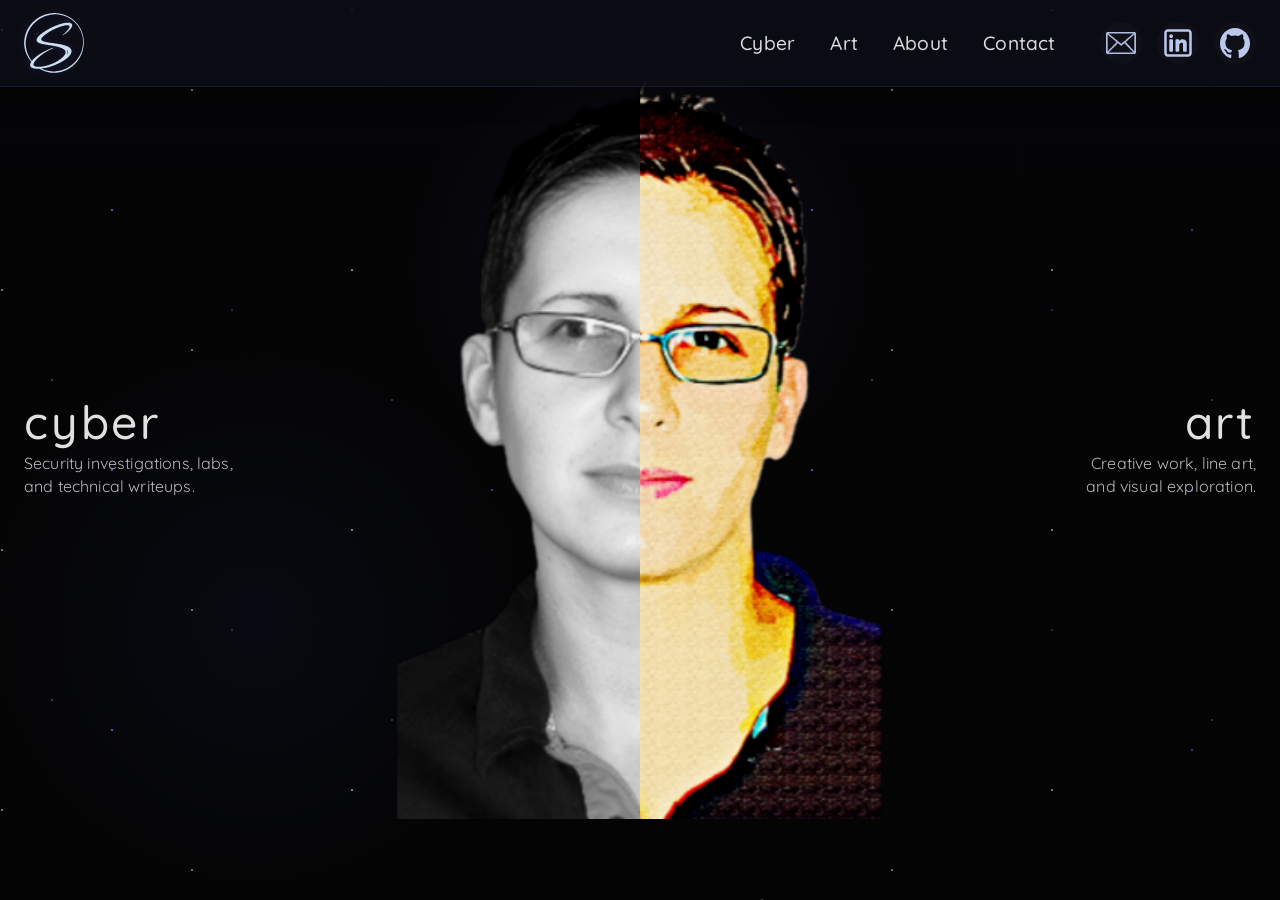
==== commit 9ddbe13c: "Add easter egg logo to navigation" ====
--- a/index.html
+++ b/index.html
@@ -33,6 +33,7 @@
     <div class="nav-inner">
       <a href="index.html" class="nav-brand" aria-label="Shannon Smith Home">
         <img src="images/nav-logo.svg" alt="Shannon Smith logo" class="nav-logo" />
+        <img src="images/nav-logo2.png" alt="" class="nav-logo-easter-egg" aria-hidden="true" />
       </a>
 
       <button
@@ -72,6 +73,17 @@
       <a href="art.html">Art</a>
       <a href="about.html">About</a>
       <a href="contact.html">Contact</a>
+      <div class="mobile-menu-social">
+        <a href="mailto:shannon.a.smith1223@gmail.com" class="nav-social-link" aria-label="Email">
+          <img src="images/icons/email.svg" alt="" />
+        </a>
+        <a href="https://www.linkedin.com/in/shannonasmith" target="_blank" rel="noopener noreferrer" class="nav-social-link" aria-label="LinkedIn">
+          <img src="images/icons/linkedin.svg" alt="" />
+        </a>
+        <a href="https://github.com/shannonasmith" target="_blank" rel="noopener noreferrer" class="nav-social-link" aria-label="GitHub">
+          <img src="images/icons/github.svg" alt="" />
+        </a>
+      </div>
     </div>
   </nav>
 
--- a/style.css
+++ b/style.css
@@ -110,6 +110,51 @@
 }
 
 /* =========================
+   NAV LOGO EASTER EGG
+========================= */
+.nav-brand {
+  position: relative;
+}
+
+.nav-logo-easter-egg {
+  position: absolute;
+  top: 50%;
+  left: calc(100% + 14px);
+  width: 76px;
+  height: 76px;
+  border-radius: 50%;
+  object-fit: cover;
+  object-position: center 8%;
+  background: #08080d;
+  border: 2px solid rgba(143, 89, 255, 0.55);
+  box-shadow:
+    0 0 20px rgba(143, 89, 255, 0.4),
+    0 0 40px rgba(143, 89, 255, 0.18);
+  opacity: 0;
+  visibility: hidden;
+  pointer-events: none;
+  transform: translateY(-50%) scale(0.7) rotate(-8deg);
+  transition:
+    opacity 0.28s ease,
+    transform 0.32s cubic-bezier(0.34, 1.56, 0.64, 1),
+    visibility 0.28s ease;
+  z-index: 10;
+}
+
+.nav-brand:hover .nav-logo-easter-egg,
+.nav-brand:focus-visible .nav-logo-easter-egg {
+  opacity: 1;
+  visibility: visible;
+  transform: translateY(-50%) scale(1) rotate(0deg);
+}
+
+@media (max-width: 700px) {
+  .nav-logo-easter-egg {
+    display: none;
+  }
+}
+
+/* =========================
    PAGE TRANSITIONS
 ========================= */
 .nav {
@@ -208,16 +253,17 @@
 
 .nav-links {
   display: flex;
-  justify-content: center;
+  justify-content: flex-end;
   align-items: center;
   gap: 2.2rem;
+  padding-right: 1rem;
 }
 
 .nav-links a {
   text-decoration: none;
   color: rgba(255, 255, 255, 0.86);
   font-weight: 500;
-  font-size: 1.08rem;
+  font-size: 1.2rem;
   letter-spacing: 0.01em;
   transition: color 0.2s ease, text-shadow 0.2s ease, transform 0.2s ease;
 }
@@ -544,12 +590,15 @@
 ========================= */
 .intro-copy {
   position: absolute;
-  inset: 0;
+  top: 0;
+  bottom: 0;
+  left: 50%;
+  transform: translateX(-50%);
   z-index: 30;
   display: flex;
   align-items: center;
   justify-content: space-between;
-  padding: 0 16vw;
+  width: min(1280px, calc(100% - 48px));
   pointer-events: none;
 }
 
@@ -627,22 +676,11 @@
 /* =========================
    INTRO PORTRAIT MOTION
 ========================= */
-
-/* previous fly-in speeds...
 .cyber-portrait,
 .creative-portrait {
   transition:
-    transform 1.50s cubic-bezier(0.22, 1, 0.36, 1),
-    opacity 0.50s ease;
-  will-change: transform, opacity;
-}
-... */
-
-.cyber-portrait,
-.creative-portrait {
-  transition:
-    transform 2.40s cubic-bezier(0.22, 1, 0.36, 1),  
-    opacity 0.90s ease;                              
+    transform 2.40s cubic-bezier(0.22, 1, 0.36, 1),
+    opacity 0.90s ease;
   will-change: transform, opacity;
 }
 
@@ -690,9 +728,9 @@
 
 .section {
   position: relative;
-  max-width: var(--max-width);
+  width: min(1280px, calc(100% - 48px));
   margin: 0 auto;
-  padding: 44px 20px;
+  padding: 44px 0;
 }
 
 .section-heading {
@@ -723,8 +761,8 @@
 }
 
 .compact-hero {
-  max-width: 920px;
-  padding-bottom: 18px;
+  max-width: 980px;
+  padding-bottom: 8px;
 }
 
 .compact-hero p:last-child {
@@ -805,6 +843,7 @@
   width: 100%;
   max-width: 980px;
   margin: 0 auto;
+  margin-bottom: 1.4rem;
 }
 
 /* =========================
@@ -899,11 +938,11 @@
 .project-card-simple-image img {
   width: 100%;
   aspect-ratio: 16 / 9;
-  object-fit: cover;
-  object-position: top;
+  object-fit: contain;
+  object-position: center;
   border-radius: 18px;
   border: 1px solid var(--card-border);
-  background: #050505;
+  background: #08080d;
 }
 
 .project-card-simple-body {
@@ -914,8 +953,7 @@
   color: var(--accent-2);
   font-size: 0.9rem;
   font-weight: 700;
-  text-transform: uppercase;
-  letter-spacing: 0.08em;
+  letter-spacing: 0.02em;
   margin-bottom: 0.75rem;
 }
 
@@ -925,13 +963,7 @@
   margin-bottom: 0.8rem;
 }
 
-.project-card-simple p:last-of-type {
-  color: var(--text-muted);
-  font-size: 0.98rem;
-  line-height: 1.6;
-  margin-bottom: 1rem;
-}
-
+/* Hidden from card grid — only the modal's "View Project" button should show
 .project-link {
   display: inline-block;
   color: var(--accent-2);
@@ -939,10 +971,47 @@
   text-decoration: none;
   transition: transform 0.2s ease, color 0.2s ease;
 }
+*/
+
+.project-link {
+  display: none;
+}
 
 .project-link:hover {
   color: #fff;
   transform: translateX(2px);
+}
+
+/* THE NEW .project-link-test RULES */
+
+.project-link-test {
+  display: inline-flex;
+  align-items: center;
+  justify-content: center;
+  width: 36px;
+  height: 36px;
+  border-radius: 999px;
+  font-size: 1.15rem;
+  color: var(--accent-2);
+  text-decoration: none;
+  border: 1px solid rgba(143, 89, 255, 0.3);
+  background: rgba(143, 89, 255, 0.06);
+  opacity: 0;
+  transform: translateX(-6px);
+  transition: opacity 0.25s ease, transform 0.25s ease,
+              background 0.2s ease, border-color 0.2s ease, color 0.2s ease;
+}
+
+.project-card-simple:hover .project-link-test,
+.project-card-simple:focus-within .project-link-test {
+  opacity: 1;
+  transform: translateX(0);
+}
+
+.project-link-test:hover {
+  color: #fff;
+  background: rgba(143, 89, 255, 0.14);
+  border-color: rgba(143, 89, 255, 0.6);
 }
 
 /* =========================
@@ -1098,8 +1167,7 @@
 
 .badge-logo-item:hover img {
   transform: scale(1.04);
-  filter: brightness(1.1) contrast(1.1);
-  filter: drop-shadow(0 0 10px rgba(143, 89, 255, 0.18));
+  filter: brightness(1.1) contrast(1.1) drop-shadow(0 0 10px rgba(143, 89, 255, 0.18));
 }
 
 .badge-logo-item span {
@@ -1109,9 +1177,6 @@
   text-align: center;
 }
 
-.badge-logo-track {
-  gap: 2rem;
-}
 @keyframes badgesScroll {
   from {
     transform: translateX(0);
@@ -1125,6 +1190,23 @@
   margin-top: 2rem;
   text-align: center;
 }
+
+.art-commission-cta {
+  margin-top: 2.5rem;
+  text-align: center;
+}
+
+.art-commission-cta h3 {
+  font-size: clamp(1.4rem, 2vw, 1.8rem);
+  font-weight: 600;
+  color: #f5f2ff;
+  margin-bottom: 0.6rem;
+}
+
+.art-commission-cta .section-intro {
+  margin-bottom: 1.4rem;
+}
+
 
 /* =========================
    CERT MODAL
@@ -1152,7 +1234,10 @@
   position: relative;
   z-index: 2;
   width: min(92vw, 560px);
-  margin: 12vh auto 0;
+  max-height: 88vh;
+  max-height: 88dvh;
+  overflow-y: auto;
+  margin: 6vh auto;
   padding: 1.75rem 1.5rem;
   border-radius: 24px;
   background: linear-gradient(180deg, rgba(14, 16, 30, 0.98) 0%, rgba(8, 9, 18, 0.98) 100%);
@@ -1167,12 +1252,28 @@
   position: absolute;
   top: 0.8rem;
   right: 0.95rem;
+  z-index: 3;
+  width: 40px;
+  height: 40px;
   border: none;
+  border-radius: 50%;
   background: transparent;
   color: var(--text-main);
-  font-size: 2rem;
+  font-size: 1.6rem;
   line-height: 1;
   cursor: pointer;
+  display: flex;
+  align-items: center;
+  justify-content: center;
+  transition: background 0.2s ease, transform 0.2s ease;
+}
+
+.cert-modal-close:hover {
+  background: rgba(143, 89, 255, 0.35);
+}
+
+.cert-modal-close:active {
+  transform: scale(0.92);
 }
 
 .cert-modal-content img {
@@ -1203,10 +1304,6 @@
    RESPONSIVE
 ========================= */
 @media (max-width: 1200px) {
-  .intro-copy {
-    padding: 0 10vw;
-  }
-
   .portrait,
   .cyber-layer .effect-image,
   .creative-layer .effect-image {
@@ -1229,10 +1326,6 @@
     gap: 1.25rem;
   }
 
-  .intro-copy {
-    padding: 0 6vw;
-  }
-
   .intro-word {
     font-size: clamp(1.8rem, 5vw, 2.6rem);
   }
@@ -1248,14 +1341,14 @@
   }
 }
 
-@media (max-width: 700px) {
+@media (max-width: 700px) and (orientation: portrait) {
   .nav {
-    padding-top: 0.45rem;
+    padding-top: 0;
   }
 
   .nav-inner {
     position: relative;
-    width: min(calc(100% - 20px), 1280px);
+    width: min(calc(100% - 32px), 1280px);
     margin: 0 auto;
     min-height: 76px;
     display: flex;
@@ -1271,8 +1364,8 @@
   }
 
   .nav-logo {
-    width: 54px;
-    height: 54px;
+    width: 60px;
+    height: 60px;
   }
 
   .nav-toggle {
@@ -1285,27 +1378,27 @@
   }
 
   .mobile-menu {
-    position: absolute;
-    top: calc(100% + 6px);
-    left: 50%;
+    position: fixed;
+    top: 100%;
+    left: 0;
+    right: 0;
     z-index: 6000;
     display: flex;
     flex-direction: column;
-    gap: 0.2rem;
-    width: calc(100% - 20px);
+    gap: 0;
+    width: 100%;
     margin: 0;
-    padding: 0.65rem;
-    border-radius: 18px;
+    padding: 0;
+    border-radius: 0;
     background:
-      linear-gradient(180deg, rgba(8, 10, 22, 0.985) 0%, rgba(10, 10, 20, 0.975) 100%);
-    border: 1px solid rgba(143, 89, 255, 0.18);
-    box-shadow:
-      0 12px 40px rgba(0, 0, 0, 0.45),
-      0 0 22px rgba(143, 89, 255, 0.14);
+      linear-gradient(180deg, rgba(6, 7, 16, 0.99) 0%, rgba(8, 9, 18, 0.99) 100%);
+    border: none;
+    border-top: 1px solid rgba(143, 89, 255, 0.18);
+    box-shadow: 0 18px 50px rgba(0, 0, 0, 0.5);
     opacity: 0;
     visibility: hidden;
     pointer-events: none;
-    transform: translate(-50%, -8px);
+    transform: translateY(-8px);
     transition:
       opacity 0.22s ease,
       transform 0.22s ease,
@@ -1316,21 +1409,22 @@
   opacity: 1;
   visibility: visible;
   pointer-events: auto;
-  transform: translate(-50%, 0);
+  transform: translateY(0);
 }
 
   .mobile-menu a {
-    color: rgba(255, 255, 255, 0.88);
+    color: rgba(255, 255, 255, 0.92);
     text-decoration: none;
-    font-size: 1rem;
+    font-size: 1.3rem;
     font-weight: 500;
-    letter-spacing: 0.03em;
-    padding: 0.8rem 0.9rem;
-    border-radius: 12px;
+    letter-spacing: 0.02em;
+    text-align: center;
+    padding: 1.15rem 1.5rem;
+    border-radius: 0;
+    border-bottom: 1px solid rgba(143, 89, 255, 0.14);
     transition:
       color 0.22s ease,
       background 0.22s ease,
-      box-shadow 0.22s ease,
       transform 0.22s ease;
   }
 
@@ -1338,9 +1432,15 @@
   .mobile-menu a:focus-visible {
     color: var(--accent-2);
     background: rgba(143, 89, 255, 0.08);
-    box-shadow: 0 0 16px rgba(143, 89, 255, 0.14);
     transform: translateX(2px);
     outline: none;
+  }
+
+  .mobile-menu-social {
+    display: flex;
+    justify-content: center;
+    gap: 1.1rem;
+    padding: 1.4rem 1rem;
   }
 
   .hero {
@@ -1368,7 +1468,10 @@
   }
 
   .intro-copy {
-    inset: auto 0 2.3rem 0;
+    inset: auto 0 9vh 0;
+    left: 0;
+    transform: none;
+    width: auto;
     display: flex;
     align-items: flex-end;
     justify-content: space-between;
@@ -1458,6 +1561,132 @@
   }
 }
 
+/*  Commented out for different format of landscape nav menu. 
+@media (max-height: 480px) and (orientation: landscape) {
+  .nav-toggle {
+    display: inline-flex;
+  }
+
+  .nav-links,
+  .nav-social {
+    display: none;
+  }
+
+  .mobile-menu {
+    position: fixed;
+    top: 100%;
+    left: 0;
+    right: 0;
+    z-index: 6000;
+    display: flex;
+    flex-direction: column;
+    gap: 0;
+    width: 100%;
+    margin: 0;
+    padding: 0;
+    border-radius: 0;
+    max-height: 88vh;
+    max-height: 88dvh;
+    overflow-y: auto;
+    background:
+      linear-gradient(180deg, rgba(6, 7, 16, 0.99) 0%, rgba(8, 9, 18, 0.99) 100%);
+    border: none;
+    border-top: 1px solid rgba(143, 89, 255, 0.18);
+    box-shadow: 0 18px 50px rgba(0, 0, 0, 0.5);
+    opacity: 0;
+    visibility: hidden;
+    pointer-events: none;
+    transform: translateY(-8px);
+    transition:
+      opacity 0.22s ease,
+      transform 0.22s ease,
+      visibility 0.22s ease;
+  }
+
+  body.menu-open .mobile-menu {
+    opacity: 1;
+    visibility: visible;
+    pointer-events: auto;
+    transform: translateY(0);
+  }
+
+  .mobile-menu a {
+    color: rgba(255, 255, 255, 0.92);
+    text-decoration: none;
+    font-size: 1.1rem;
+    font-weight: 500;
+    letter-spacing: 0.02em;
+    text-align: center;
+    padding: 0.85rem 1.5rem;
+    border-radius: 0;
+    border-bottom: 1px solid rgba(143, 89, 255, 0.14);
+    transition:
+      color 0.22s ease,
+      background 0.22s ease,
+      transform 0.22s ease;
+  }
+
+  .mobile-menu a:hover,
+  .mobile-menu a:focus-visible {
+    color: var(--accent-2);
+    background: rgba(143, 89, 255, 0.08);
+    transform: translateX(2px);
+    outline: none;
+  }
+
+  .mobile-menu-social {
+    display: flex;
+    justify-content: center;
+    gap: 1.1rem;
+    padding: 1rem;
+  }
+
+  .simple-grid,
+  .art-grid {
+    grid-template-columns: repeat(2, minmax(0, 1fr)) !important;
+    gap: 1rem;
+  }
+*/
+
+@media (max-height: 480px) and (orientation: landscape) {
+  .simple-grid,
+  .art-grid {
+    grid-template-columns: repeat(2, minmax(0, 1fr)) !important;
+    gap: 1rem;
+  }
+
+  .skills-logo-grid {
+    grid-template-columns: repeat(4, minmax(0, 1fr));
+    gap: 0.75rem;
+  }
+
+  .skill-grid-item {
+    padding: 0.8rem 0.6rem;
+  }
+
+  .skill-logo img {
+    width: 44px;
+    height: 44px;
+  }
+
+  .skill-grid-item span {
+    font-size: 0.78rem;
+  }
+
+  .badges-track {
+    gap: 1rem;
+  }
+
+  .badge-logo-item {
+    min-width: 90px;
+  }
+
+  .badge-logo-item img {
+    width: 54px;
+    height: 54px;
+  }
+}
+
 @media (max-width: 520px) {
   .nav-inner {
     width: min(calc(100% - 16px), 1280px);
@@ -1515,211 +1744,6 @@
   }
 }
 
-@media (max-width: 1050px) {
-  .about-highlights-grid {
-    grid-template-columns: repeat(2, minmax(0, 1fr));
-  }
-
-  .timeline-grid,
-  .toolkit-grid {
-    grid-template-columns: 1fr;
-  }
-}
-
-@media (max-width: 700px) {
-  .about-highlights-grid {
-    grid-template-columns: 1fr;
-  }
-
-  .about-intro-card,
-  .contact-card,
-  .timeline-card,
-  .toolkit-card,
-  .about-highlight-card {
-    padding: 1.25rem 1rem;
-  }
-}
-
-@media (max-width: 768px) {
-  .badge-logo-item img {
-    height: 58px;
-  }
-}
-
-/* =========================
-   ABOUT PAGE COMPONENTS
-========================= */
-.about-intro-card {
-  max-width: 860px;
-  margin: 0 auto;
-  padding: 1.75rem 1.5rem;
-  border-radius: 24px;
-  background: linear-gradient(180deg, rgba(14, 16, 30, 0.75) 0%, rgba(8, 9, 18, 0.75) 100%);
-  border: 1px solid rgba(143, 89, 255, 0.16);
-  box-shadow:
-    0 0 24px rgba(143, 89, 255, 0.08),
-    0 20px 40px rgba(0, 0, 0, 0.22);
-}
-
-.about-intro-card p + p {
-  margin-top: 1rem;
-}
-
-.about-intro-card p {
-  color: var(--text-muted);
-  font-size: 1rem;
-  line-height: 1.75;
-}
-
-.about-highlights-grid {
-  display: grid;
-  grid-template-columns: repeat(4, minmax(0, 1fr));
-  gap: 1.25rem;
-  margin-top: 2rem;
-}
-
-.about-highlight-card {
-  padding: 1.35rem 1.15rem;
-  border-radius: 20px;
-  background: rgba(255, 255, 255, 0.02);
-  border: 1px solid rgba(103, 89, 255, 0.12);
-  transition: transform 0.25s ease, border-color 0.25s ease, box-shadow 0.25s ease;
-}
-
-.about-highlight-card:hover {
-  transform: translateY(-6px);
-  border-color: rgba(143, 89, 255, 0.26);
-  box-shadow: 0 0 18px rgba(143, 89, 255, 0.1);
-}
-
-.about-highlight-card h3 {
-  font-size: 1rem;
-  margin-bottom: 0.6rem;
-}
-
-.about-highlight-card p {
-  color: var(--text-muted);
-  font-size: 0.95rem;
-  line-height: 1.6;
-}
-
-.timeline-grid {
-  display: grid;
-  grid-template-columns: repeat(2, minmax(0, 1fr));
-  gap: 1.5rem;
-}
-
-.timeline-grid.single-column {
-  grid-template-columns: 1fr;
-  max-width: 760px;
-  margin: 0 auto;
-}
-
-.timeline-card {
-  padding: 1.55rem 1.35rem;
-  border-radius: 22px;
-  background: linear-gradient(180deg, rgba(12, 14, 28, 0.9) 0%, rgba(9, 10, 20, 0.9) 100%);
-  border: 1px solid rgba(103, 89, 255, 0.14);
-  box-shadow:
-    0 0 0 1px rgba(255,255,255,0.02) inset,
-    0 18px 36px rgba(0, 0, 0, 0.2);
-  transition: transform 0.25s ease, border-color 0.25s ease, box-shadow 0.25s ease;
-}
-
-.timeline-card:hover {
-  transform: translateY(-6px);
-  border-color: rgba(143, 89, 255, 0.3);
-  box-shadow:
-    0 0 20px rgba(143, 89, 255, 0.1),
-    0 22px 42px rgba(0, 0, 0, 0.24);
-}
-
-.timeline-date {
-  color: var(--accent-2);
-  font-size: 0.88rem;
-  font-weight: 700;
-  letter-spacing: 0.08em;
-  text-transform: uppercase;
-  margin-bottom: 0.7rem;
-}
-
-.timeline-card h3 {
-  font-size: 1.3rem;
-  margin-bottom: 0.5rem;
-}
-
-.timeline-subtitle {
-  color: rgba(255, 255, 255, 0.88);
-  font-weight: 600;
-  margin-bottom: 0.8rem;
-}
-
-.timeline-card p:last-child,
-.timeline-card p {
-  color: var(--text-muted);
-  line-height: 1.65;
-}
-
-.timeline-card .btn-theme-outline {
-  margin-top: 1rem;
-}
-
-.toolkit-grid {
-  display: grid;
-  grid-template-columns: repeat(2, minmax(0, 1fr));
-  gap: 1.5rem;
-}
-
-.toolkit-card {
-  padding: 1rem 1rem;
-  border-radius: 14px;
-  background: rgba(255, 255, 255, 0.015);
-  border: 1px solid rgba(103, 89, 255, 0.1);
-  transition: transform 0.22s ease, border-color 0.22s ease, background 0.22s ease;
-}
-
-.toolkit-card:hover {
-  transform: translateY(-6px);
-  border-color: rgba(143, 89, 255, 0.26);
-  box-shadow: 0 0 18px rgba(143, 89, 255, 0.08);
-}
-
-.toolkit-card h3 {
-  font-size: 0.96rem;
-  margin-bottom: 0.45rem;
-  font-weight: 600;
-}
-
-.toolkit-card p {
-  color: var(--text-muted);
-  line-height: 1.65;
-  font-size: 0.9rem;
-}
-
-.contact-card {
-  max-width: 760px;
-  margin: 0 auto;
-  padding: 1.15rem 1.2rem;
-  border-radius: 16px;
-  text-align: center;
-  background: rgba(14, 16, 30, 0.45);
-  border: 1px solid rgba(143, 89, 255, 0.12);
-  box-shadow: none;
-}
-
-.contact-card p {
-  color: var(--text-muted);
-  line-height: 1.7;
-}
-
-.contact-links {
-  margin-top: 1.3rem;
-  display: flex;
-  justify-content: center;
-  gap: 0.9rem;
-  flex-wrap: wrap;
-}
-
 /* =========================
    HERO TITLE UPGRADE
 ========================= */
@@ -1731,34 +1755,17 @@
   margin-bottom: 0.8rem;
 }
 
-.compact-hero {
-  max-width: 980px;
-  padding-bottom: 8px;
-}
-
-.hero-subtext {
-  color: var(--text-muted);
-  font-size: 0.98rem;
-  max-width: 680px;
-  margin: 0 auto;
-  line-height: 1.7;
-  font-weight: 400;
-}
-
 /* =========================
    FEATURED WORK TITLE
 ========================= */
 .section-title-accent {
+  position: relative;
   font-size: clamp(1.15rem, 1.8vw, 1.7rem);
   font-weight: 600;
   text-transform: uppercase;
   letter-spacing: 0.08em;
   color: var(--accent-2);
   text-shadow: none;
-}
-
-.section-title-accent {
-  position: relative;
 }
 
 .section-title-accent::after {
@@ -2079,10 +2086,6 @@
 
   .about-rebuilt-frame {
     width: 180px;
-  }
-
-  .about-tools-grid {
-    grid-template-columns: 1fr;
   }
 
   .about-contact-links {
@@ -2200,6 +2203,7 @@
   inset: 0;
   z-index: 8000;   /* was 2000 */
   display: none;
+  overflow-y: auto;
 }
 
 .project-modal.active {
@@ -2209,51 +2213,139 @@
 .project-modal-backdrop {
   position: absolute;
   inset: 0;
-  background: rgba(0, 0, 0, 0.75);
+  background: rgba(4, 4, 8, 0.82);
+  backdrop-filter: blur(8px);
+  -webkit-backdrop-filter: blur(8px);
 }
 
 .project-modal-content {
   position: relative;
-  max-width: 600px;
-  margin: 10vh auto;
-  padding: 1.5rem;
-  border-radius: 16px;
-  background: rgba(20, 22, 36, 0.95);
-  border: 1px solid rgba(143, 89, 255, 0.25);
-  backdrop-filter: blur(16px);
+  display: flex;
+  flex-direction: column;
+  width: min(88vw, 820px);
+  height: 78vh;
+  height: 78dvh;
+  overflow: hidden;
+  margin: 6vh auto;
+  padding: 1.5rem 1.5rem 4.5rem;
+  border-radius: 24px;
+  background: linear-gradient(180deg, rgba(14, 16, 30, 0.98) 0%, rgba(8, 9, 18, 0.98) 100%);
+  border: 1px solid rgba(143, 89, 255, 0.18);
+  box-shadow:
+    0 0 30px rgba(143, 89, 255, 0.1),
+    0 24px 60px rgba(0, 0, 0, 0.42);
   text-align: center;
 }
 
 .project-modal-content img {
   width: 100%;
+  height: 100%;
+  min-height: 0;
+  object-fit: contain;
   border-radius: 10px;
-  margin-bottom: 1rem;
+  background: #08080d;
+}
+
+.project-modal-kicker {
+  margin: 0;
+  color: var(--accent-2);
+  font-size: 0.86rem;
+  font-weight: 700;
+  letter-spacing: 0.02em;
 }
 
 .project-modal-content h3 {
-  margin-bottom: 0.5rem;
+  margin: 0;
   font-size: 1.4rem;
-}
-
-.project-modal-content p {
+  overflow: hidden;
+  text-overflow: ellipsis;
+  white-space: nowrap;
+}
+
+#projectModalDesc {
   color: var(--text-muted);
-  margin-bottom: 1rem;
+  margin: 0 auto;
+  line-height: 1.6;
+  height: 5.6rem;
+  overflow-y: auto;
+  padding-right: 6px;
 }
 
 .project-modal-actions {
   display: flex;
   justify-content: center;
+  margin: 0;
 }
 
 .project-modal-close {
   position: absolute;
   top: 10px;
   right: 14px;
+  z-index: 3;
+  width: 36px;
+  height: 36px;
+  border-radius: 50%;
   background: none;
   border: none;
-  font-size: 1.6rem;
+  font-size: 1.5rem;
   color: #fff;
   cursor: pointer;
+  display: flex;
+  align-items: center;
+  justify-content: center;
+  transition: background 0.2s ease, transform 0.2s ease;
+}
+
+.project-modal-close:hover {
+  background: rgba(143, 89, 255, 0.35);
+}
+
+.project-modal-close:active {
+  transform: scale(0.92);
+}
+
+.project-modal-scroll {
+  flex: 1 1 auto;
+  min-height: 0;
+  overflow: hidden;
+  display: grid;
+  grid-template-rows: minmax(0, 1fr) auto auto auto auto;
+  row-gap: 0.5rem;
+}
+
+.project-modal-nav {
+  position: absolute;
+  bottom: 1.1rem;
+  z-index: 3;
+  width: 40px;
+  height: 40px;
+  border: none;
+  border-radius: 50%;
+  background: rgba(20, 20, 32, 0.55);
+  color: var(--text-main);
+  font-size: 1.2rem;
+  line-height: 1;
+  cursor: pointer;
+  display: flex;
+  align-items: center;
+  justify-content: center;
+  transition: background 0.2s ease, transform 0.2s ease;
+}
+
+.project-modal-nav:hover {
+  background: rgba(143, 89, 255, 0.35);
+}
+
+.project-modal-nav:active {
+  transform: scale(0.92);
+}
+
+.project-modal-prev {
+  left: 0.5rem;
+}
+
+.project-modal-next {
+  right: 0.5rem;
 }
 
 /* =========================
@@ -2421,7 +2513,6 @@
 
 .art-filter-pills {
   justify-content: center;
-  margin-bottom: 1.4rem;
 }
 
 .art-grid {
@@ -2541,6 +2632,7 @@
   inset: 0;
   z-index: 8000;   /* was 2000 */
   display: none;
+  overflow-y: auto;
 }
 
 .art-modal.active {
@@ -2559,9 +2651,11 @@
   position: relative;
   z-index: 2;
   width: min(88vw, 820px);
-  min-height: 560px;
-  margin: 6vh auto 0;
-  padding: 1.25rem;
+  height: 78vh;
+  height: 78dvh;
+  overflow: hidden;
+  margin: 6vh auto;
+  padding: 1.25rem 1.25rem 4.5rem;
   border-radius: 24px;
   text-align: center;
   display: flex;
@@ -2574,19 +2668,27 @@
     0 24px 60px rgba(0, 0, 0, 0.42);
 }
 
+.art-modal-scroll {
+  flex: 1 1 auto;
+  min-height: 0;
+  overflow: hidden;
+  display: grid;
+  grid-template-rows: minmax(0, 1fr) auto auto auto;
+  row-gap: 0.35rem;
+}
+
 .art-modal-image {
   width: 100%;
-  height: 400px;
-  flex-shrink: 0;
+  height: 100%;
+  min-height: 0;
   object-fit: contain;
   object-position: center;
   border-radius: 16px;
   background: #08080d;
-  margin-bottom: 1rem;
 }
 
 .art-modal-medium {
-  margin-bottom: 0.4rem;
+  margin: 0;
   color: var(--accent-2);
   font-size: 0.86rem;
   font-weight: 500;
@@ -2594,28 +2696,137 @@
 }
 
 .art-modal-content h3 {
-  margin-bottom: 0.55rem;
+  margin: 0;
   font-size: 1.3rem;
   font-weight: 500;
+  line-height: 1.3;
+  overflow: hidden;
+  text-overflow: ellipsis;
+  white-space: nowrap;
 }
 
 .art-modal-content p:last-child {
   max-width: 640px;
   margin: 0 auto;
   color: var(--text-muted);
-  line-height: 1.7;
+  line-height: 1.6;
+  height: 6.2rem;
+  overflow-y: auto;
+  padding-right: 6px;
 }
 
 .art-modal-close {
   position: absolute;
   top: 0.7rem;
   right: 0.95rem;
+  z-index: 3;
+  width: 40px;
+  height: 40px;
   border: none;
+  border-radius: 50%;
   background: transparent;
   color: var(--text-main);
-  font-size: 2rem;
+  font-size: 1.6rem;
   line-height: 1;
   cursor: pointer;
+  display: flex;
+  align-items: center;
+  justify-content: center;
+  transition: background 0.2s ease, transform 0.2s ease;
+}
+
+.art-modal-close:hover {
+  background: rgba(143, 89, 255, 0.35);
+}
+
+.art-modal-close:active {
+  transform: scale(0.92);
+}
+
+.art-modal-nav {
+  position: absolute;
+  bottom: 1.1rem;
+  z-index: 3;
+  width: 44px;
+  height: 44px;
+  border: none;
+  border-radius: 50%;
+  background: rgba(20, 20, 32, 0.55);
+  color: var(--text-main);
+  font-size: 1.3rem;
+  line-height: 1;
+  cursor: pointer;
+  display: flex;
+  align-items: center;
+  justify-content: center;
+  transition: background 0.2s ease, transform 0.2s ease;
+}
+
+.art-modal-nav:hover {
+  background: rgba(143, 89, 255, 0.35);
+}
+
+.art-modal-nav:active {
+  transform: scale(0.92);
+}
+
+.art-modal-prev {
+  left: 0.6rem;
+}
+
+.art-modal-next {
+  right: 0.6rem;
+}
+
+@media (max-width: 700px) {
+  .art-modal-nav {
+    width: 36px;
+    height: 36px;
+    font-size: 1.05rem;
+  }
+
+  .art-modal-prev {
+    left: 0.35rem;
+  }
+
+  .art-modal-next {
+    right: 0.35rem;
+  }
+}
+
+/* =========================
+   THEMED SCROLLBARS FOR MODALS
+========================= */
+.art-modal-content p:last-child,
+.project-modal-content p,
+.cert-modal-content {
+  scrollbar-width: thin;
+  scrollbar-color: rgba(143, 89, 255, 0.45) transparent;
+}
+
+.art-modal-content p:last-child::-webkit-scrollbar,
+.project-modal-content p::-webkit-scrollbar,
+.cert-modal-content::-webkit-scrollbar {
+  width: 6px;
+}
+
+.art-modal-content p:last-child::-webkit-scrollbar-track,
+.project-modal-content p::-webkit-scrollbar-track,
+.cert-modal-content::-webkit-scrollbar-track {
+  background: transparent;
+}
+
+.art-modal-content p:last-child::-webkit-scrollbar-thumb,
+.project-modal-content p::-webkit-scrollbar-thumb,
+.cert-modal-content::-webkit-scrollbar-thumb {
+  background-color: rgba(143, 89, 255, 0.45);
+  border-radius: 999px;
+}
+
+.art-modal-content p:last-child::-webkit-scrollbar-thumb:hover,
+.project-modal-content p::-webkit-scrollbar-thumb:hover,
+.cert-modal-content::-webkit-scrollbar-thumb:hover {
+  background-color: rgba(143, 89, 255, 0.7);
 }
 
 /* =========================
@@ -2649,8 +2860,119 @@
     margin-top: 10vh;
   }
 
-  .art-modal-image {
-    height: 280px;
+  .art-modal-content {
+    height: 62vh;
+    height: 62dvh;
+    padding-bottom: 4rem;
+  }
+
+  .art-modal-content h3 {
+    font-size: 1.05rem;
+    line-height: 1.3;
+    height: 2.75rem;
+    overflow: hidden;
+    white-space: normal;
+    display: -webkit-box;
+    -webkit-line-clamp: 2;
+    -webkit-box-orient: vertical;
+  }
+
+  .art-modal-content p:last-child {
+    height: 4.4rem;
+    font-size: 0.88rem;
+    line-height: 1.5;
+  }
+
+  .project-modal-content {
+    height: 62vh;
+    height: 62dvh;
+  }
+
+  .project-modal-content h3 {
+    font-size: 1.05rem;
+    line-height: 1.3;
+    height: 2.75rem;
+    overflow: hidden;
+    white-space: normal;
+    display: -webkit-box;
+    -webkit-line-clamp: 2;
+    -webkit-box-orient: vertical;
+  }
+
+  #projectModalDesc {
+    height: 4.4rem;
+    font-size: 0.88rem;
+    line-height: 1.5;
+  }
+
+  .project-modal-actions .btn-theme {
+    min-width: 0;
+    padding: 0.4rem 0.9rem;
+    font-size: 0.82rem;
+    border-radius: 999px;
+  }
+}
+
+@media (max-height: 480px) and (orientation: landscape) {
+  .art-modal-content,
+  .project-modal-content {
+    height: 92vh;
+    height: 92dvh;
+    margin: 4vh auto;
+    padding-bottom: 3.5rem;
+  }
+
+  .art-modal-content p:last-child,
+  #projectModalDesc {
+    height: 3rem;
+  }
+
+  .art-modal-image,
+  .project-modal-content img {
+    min-height: 90px;
+  }
+
+  .project-modal-actions .btn-theme {
+    min-width: 0;
+    padding: 0.4rem 0.9rem;
+    font-size: 0.82rem;
+    border-radius: 999px;
+  }
+}
+
+@media (max-height: 480px) and (orientation: landscape) {
+  .hero {
+    min-height: 100svh;
+    padding-top: 64px;
+  }
+
+  .portrait-stack {
+    inset: 68px 0 0 0;
+  }
+
+  .portrait,
+  .cyber-layer .effect-image,
+  .creative-layer .effect-image {
+    width: auto;
+    max-height: 56vh;
+    max-height: 56svh;
+  }
+
+  .intro-copy {
+    inset: 68px 0 1rem 0;
+    left: 0;
+    transform: none;
+    width: auto;
+    padding: 0 8vw;
+  }
+
+  .intro-word {
+    font-size: clamp(1.05rem, 4.5vw, 1.3rem);
+  }
+
+  .intro-sub {
+    font-size: 0.62rem;
+    line-height: 1.25;
   }
 }
 
@@ -2810,7 +3132,7 @@
 .project-card-simple-kicker {
   margin-bottom: 0.5rem;
   font-size: 0.8rem;
-  letter-spacing: 0.07em;
+  letter-spacing: 0.02em;
 }
 
 .project-card-simple h3 {
@@ -2819,12 +3141,6 @@
   margin-bottom: 0.55rem;
 }
 
-.project-card-simple p:last-of-type {
-  font-size: 0.93rem;
-  line-height: 1.5;
-  margin-bottom: 0.8rem;
-}
-
 /* --- ART CARDS --- */
 .art-grid {
   gap: 1.25rem;
@@ -2839,8 +3155,14 @@
 }
 
 .art-card-image img {
-  height: 300px;
+  width: 100%;
+  aspect-ratio: 16 / 10;
+  height: auto;
+  object-fit: contain;
+  object-position: center;
   border-radius: 14px;
+  border: 1px solid rgba(103, 89, 255, 0.12);
+  background: #08080d;
 }
 
 .art-card-body {
@@ -2854,17 +3176,11 @@
 }
 
 .art-card h3 {
-  font-size: 0.96rem;
-  line-height: 1.18;
+  font-size: clamp(1.12rem, 1.45vw, 1.45rem);
+  line-height: 1.15;
 }
 
 /* --- RESPONSIVE TUNING --- */
-@media (max-width: 1050px) {
-  .art-card-image img {
-    height: 270px;
-  }
-}
-
 @media (max-width: 700px) {
   .project-card-simple-body {
     padding: 0.95rem 0.95rem 1rem;
@@ -2872,14 +3188,6 @@
 
   .project-card-simple h3 {
     font-size: 1.08rem;
-  }
-
-  .project-card-simple p:last-of-type {
-    font-size: 0.91rem;
-  }
-
-  .art-card-image img {
-    height: 240px;
   }
 
   .art-card-body {
@@ -3008,10 +3316,14 @@
 
 .contact-section {
   padding-top: 12px;
+  flex: 1 1 auto;
+  display: flex;
+  flex-direction: column;
+  justify-content: center;
 }
 
 .contact-panel {
-  max-width: 980px;
+  width: 100%;
   margin: 0 auto;
   padding: 1.6rem;
   border-radius: 24px;
@@ -3171,6 +3483,81 @@
   }
 }
 
+body[data-page="contact"],
+body[data-page="cyber"],
+body[data-page="art"],
+body[data-page="about"] {
+  display: flex;
+  flex-direction: column;
+  min-height: 100vh;
+  min-height: 100dvh;
+}
+
+body[data-page="contact"] main,
+body[data-page="cyber"] main,
+body[data-page="art"] main {
+  flex: 1 0 auto;
+}
+
+body[data-page="contact"] main {
+  display: flex;
+  flex-direction: column;
+}
+
+body[data-page="about"] main.about-page-shell {
+  flex: 1 0 auto;
+  display: flex;
+  flex-direction: column;
+}
+
+body[data-page="about"] .bottom-nav {
+  margin-top: auto;
+}
+
+
+/* =========================
+   CONTACT ACCENT PORTRAIT
+========================= */
+.contact-accent-portrait {
+  display: block;
+  width: clamp(140px, 20vw, 240px);
+  height: clamp(140px, 20vw, 240px);
+  margin: 0 auto 1.75rem;
+  border-radius: 50%;
+  object-fit: cover;
+  object-position: center 8%;
+  border: 3px solid rgba(143, 89, 255, 0.55);
+  box-shadow:
+    0 0 40px rgba(143, 89, 255, 0.4),
+    0 0 90px rgba(143, 89, 255, 0.18);
+  opacity: 0;
+  transform: translateY(18px) scale(0.94);
+  transition:
+    opacity 0.9s ease,
+    transform 0.9s cubic-bezier(0.22, 1, 0.36, 1);
+  transition-delay: 0.3s;
+  animation: contactGlowPulse 4s ease-in-out infinite;
+  animation-delay: 1.2s;
+}
+
+body.page-ready .contact-accent-portrait {
+  opacity: 1;
+  transform: translateY(0) scale(1);
+}
+
+@keyframes contactGlowPulse {
+  0%, 100% {
+    box-shadow:
+      0 0 40px rgba(143, 89, 255, 0.4),
+      0 0 90px rgba(143, 89, 255, 0.18);
+  }
+  50% {
+    box-shadow:
+      0 0 55px rgba(143, 89, 255, 0.55),
+      0 0 120px rgba(143, 89, 255, 0.28);
+  }
+}
+
 /* =========================
    CONTACT PAGE TRANSITION TUNING
 ========================= */
